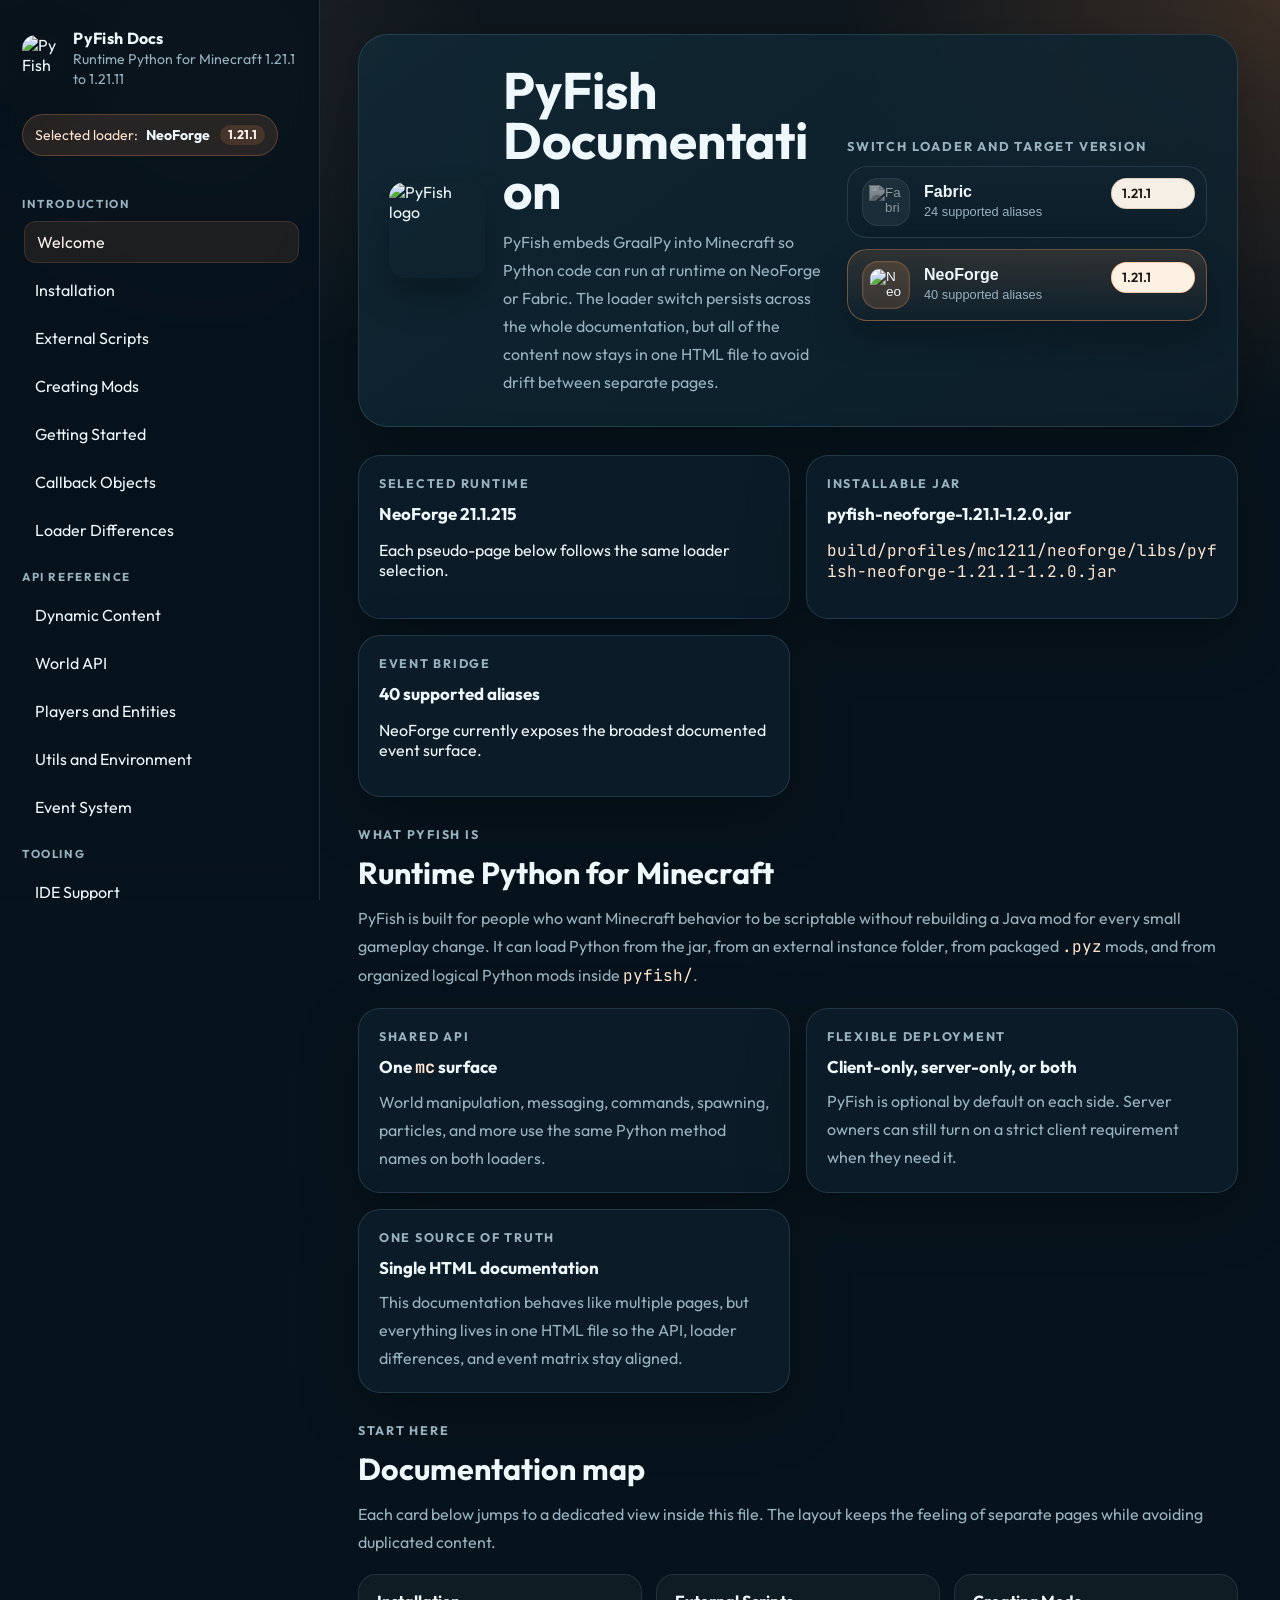
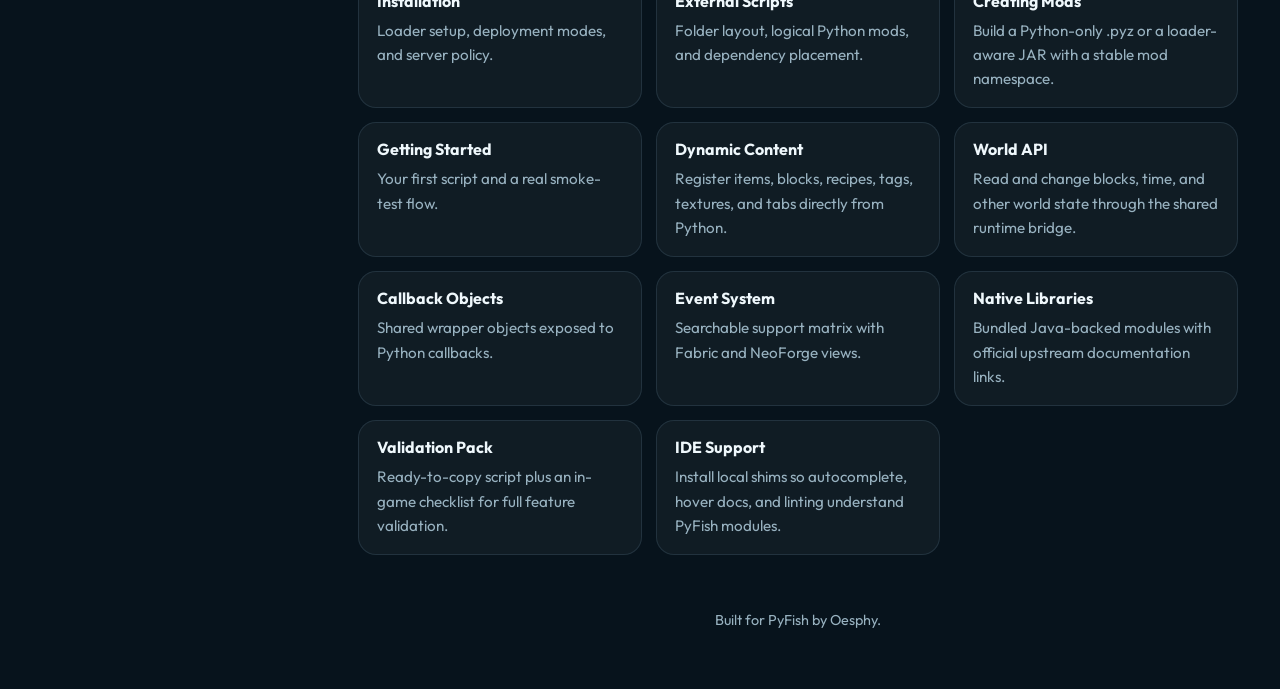
==== documentation.html @ 5a3e923f "Initial commit" ====
<!DOCTYPE html>
<html lang="en">

<head>
    <meta charset="UTF-8">
    <meta name="viewport" content="width=device-width, initial-scale=1.0">
    <title>PyFish Documentation - Welcome</title>
    <link rel="preconnect" href="https://fonts.googleapis.com">
    <link rel="preconnect" href="https://fonts.gstatic.com" crossorigin>
    <link
        href="https://fonts.googleapis.com/css2?family=Outfit:wght@300;400;500;600;700;800&family=JetBrains+Mono:wght@400;700&display=swap"
        rel="stylesheet">
    <link rel="stylesheet" href="assets/docs.css">
    <script src="assets/docs.js" defer></script>
</head>

<body data-loader-default="neoforge" data-default-view="overview">
    <template id="loaderSwitchTemplate">
        <div class="loader-switch" aria-label="Documentation loader switch">
            <div class="loader-switch-label">Switch loader and target version</div>
            <div class="loader-switch-row">
                <div class="loader-option" data-loader-option="fabric">
                    <div class="loader-button-shell">
                        <button class="loader-button" data-loader-button="fabric" type="button" aria-pressed="false">
                            <span class="loader-mark">
                                <img src="https://fabricmc.net/assets/logo.png" alt="Fabric logo">
                            </span>
                            <span class="loader-copy">
                                <strong>Fabric</strong>
                                <small data-loader-field="eventCount" data-loader-source="fabric">23 supported aliases</small>
                            </span>
                        </button>
                        <select class="loader-version-select" data-loader-version-select="fabric" aria-label="Fabric documentation version"></select>
                    </div>
                </div>
                <div class="loader-option" data-loader-option="neoforge">
                    <div class="loader-button-shell">
                        <button class="loader-button" data-loader-button="neoforge" type="button" aria-pressed="true">
                            <span class="loader-mark">
                                <img src="https://avatars.githubusercontent.com/u/138629134?s=160&amp;v=4"
                                    alt="NeoForge logo">
                            </span>
                            <span class="loader-copy">
                                <strong>NeoForge</strong>
                                <small data-loader-field="eventCount" data-loader-source="neoforge">39 supported aliases</small>
                            </span>
                        </button>
                        <select class="loader-version-select" data-loader-version-select="neoforge" aria-label="NeoForge documentation version"></select>
                    </div>
                </div>
            </div>
        </div>
    </template>

    <div class="layout">
        <aside class="sidebar">
            <div class="sidebar-brand">
                <img src="https://cdn.modrinth.com/data/bdP4b2gP/a01bf99421098f66b65ad2d4006a5337a18a58f0.png"
                    alt="PyFish logo">
                <div>
                    <strong>PyFish Docs</strong>
                    <span>Runtime Python for Minecraft 1.21.1 to 1.21.11</span>
                </div>
            </div>

            <div class="loader-pill">
                Selected loader:
                <strong data-loader-selected>NeoForge</strong>
                <span class="loader-pill-version" data-loader-field="versionLabel">1.21.1</span>
            </div>

            <div class="nav-title">Introduction</div>
            <ul class="nav-list">
                <li><a href="#overview" data-nav-view="overview">Welcome</a></li>
                <li><a href="#installation" data-nav-view="installation">Installation</a></li>
                <li><a href="#scripts" data-nav-view="scripts">External Scripts</a></li>
                <li><a href="#template" data-nav-view="template">Creating Mods</a></li>
                <li><a href="#getting-started" data-nav-view="getting-started">Getting Started</a></li>
                <li><a href="#callback-objects" data-nav-view="callback-objects">Callback Objects</a></li>
                <li><a href="#loader-differences" data-nav-view="loader-differences">Loader Differences</a></li>
            </ul>

            <div class="nav-title">API Reference</div>
            <ul class="nav-list">
                <li><a href="#api-content" data-nav-view="api-content">Dynamic Content</a></li>
                <li><a href="#api-world" data-nav-view="api-world">World API</a></li>
                <li><a href="#api-players" data-nav-view="api-players">Players and Entities</a></li>
                <li><a href="#api-utils" data-nav-view="api-utils">Utils and Environment</a></li>
                <li><a href="#events" data-nav-view="events">Event System</a></li>
            </ul>

            <div class="nav-title">Tooling</div>
            <ul class="nav-list">
                <li><a href="#ide-support" data-nav-view="ide-support">IDE Support</a></li>
                <li><a href="#validation" data-nav-view="validation">Validation Pack</a></li>
                <li><a href="#libraries" data-nav-view="libraries">Native Libraries</a></li>
                <li><a href="#builds" data-nav-view="builds">Build Outputs</a></li>
            </ul>
        </aside>

        <main class="content">
            <section class="doc-view active" data-doc-view="overview">
                <header class="hero">
                    <div class="hero-brand">
                        <img src="https://cdn.modrinth.com/data/bdP4b2gP/a01bf99421098f66b65ad2d4006a5337a18a58f0.png"
                            alt="PyFish logo">
                        <div class="hero-title">
                            <h1>PyFish Documentation</h1>
                            <p class="hero-subtitle">
                                PyFish embeds GraalPy into Minecraft so Python code can run at runtime on NeoForge or
                                Fabric. The loader switch persists across the whole documentation, but all of the
                                content now stays in one HTML file to avoid drift between separate pages.
                            </p>
                        </div>
                    </div>

                    <div data-loader-switch></div>
                </header>

                <section class="section">
                    <div class="stats-grid">
                        <article class="stat-card">
                            <div class="stat-label">Selected runtime</div>
                            <div class="stat-value" data-loader-field="installLabel">NeoForge 21.1.215</div>
                            <p>Each pseudo-page below follows the same loader selection.</p>
                        </article>
                        <article class="stat-card">
                            <div class="stat-label">Installable jar</div>
                            <div class="stat-value" data-loader-field="jarName">pyfish-neoforge-1.21.1-1.2.0.jar
                            </div>
                            <p><span class="inline-code"
                                    data-loader-field="jarPath">build/profiles/mc1211/neoforge/libs/pyfish-neoforge-1.21.1-1.2.0.jar</span>
                            </p>
                        </article>
                        <article class="stat-card">
                            <div class="stat-label">Event bridge</div>
                            <div class="stat-value" data-loader-field="eventCount">39 supported aliases</div>
                            <p data-loader-field="eventSummary">NeoForge currently exposes the broadest documented event
                                surface.</p>
                        </article>
                    </div>
                </section>

                <section class="section">
                    <div class="section-eyebrow">What PyFish is</div>
                    <h2>Runtime Python for Minecraft</h2>
                    <p class="section-intro">
                        PyFish is built for people who want Minecraft behavior to be scriptable without rebuilding a
                        Java mod for every small gameplay change. It can load Python from the jar, from an external
                        instance folder, from packaged <span class="inline-code">.pyz</span> mods, and from organized
                        logical Python mods inside <span class="inline-code">pyfish/</span>.
                    </p>

                    <div class="cards">
                        <article class="card">
                            <div class="card-eyebrow">Shared API</div>
                            <h3>One <span class="inline-code">mc</span> surface</h3>
                            <p>World manipulation, messaging, commands, spawning, particles, and more use the same
                                Python method names on both loaders.</p>
                        </article>
                        <article class="card">
                            <div class="card-eyebrow">Flexible deployment</div>
                            <h3>Client-only, server-only, or both</h3>
                            <p>PyFish is optional by default on each side. Server owners can still turn on a strict
                                client requirement when they need it.</p>
                        </article>
                        <article class="card">
                            <div class="card-eyebrow">One source of truth</div>
                            <h3>Single HTML documentation</h3>
                            <p>This documentation behaves like multiple pages, but everything lives in one HTML file so
                                the API, loader differences, and event matrix stay aligned.</p>
                        </article>
                    </div>
                </section>

                <section class="section">
                    <div class="section-eyebrow">Start here</div>
                    <h2>Documentation map</h2>
                    <p class="section-intro">
                        Each card below jumps to a dedicated view inside this file. The layout keeps the feeling of
                        separate pages while avoiding duplicated content.
                    </p>

                    <div class="quick-links">
                        <a class="quick-link" href="#installation" data-view-link="installation">
                            <strong>Installation</strong>
                            <span>Loader setup, deployment modes, and server policy.</span>
                        </a>
                        <a class="quick-link" href="#scripts" data-view-link="scripts">
                            <strong>External Scripts</strong>
                            <span>Folder layout, logical Python mods, and dependency placement.</span>
                        </a>
                        <a class="quick-link" href="#template" data-view-link="template">
                            <strong>Creating Mods</strong>
                            <span>Build a Python-only .pyz or a loader-aware JAR with a stable mod namespace.</span>
                        </a>
                        <a class="quick-link" href="#getting-started" data-view-link="getting-started">
                            <strong>Getting Started</strong>
                            <span>Your first script and a real smoke-test flow.</span>
                        </a>
                        <a class="quick-link" href="#api-content" data-view-link="api-content">
                            <strong>Dynamic Content</strong>
                            <span>Register items, blocks, recipes, tags, textures, and tabs directly from Python.</span>
                        </a>
                        <a class="quick-link" href="#api-world" data-view-link="api-world">
                            <strong>World API</strong>
                            <span>Read and change blocks, time, and other world state through the shared runtime bridge.</span>
                        </a>
                        <a class="quick-link" href="#callback-objects" data-view-link="callback-objects">
                            <strong>Callback Objects</strong>
                            <span>Shared wrapper objects exposed to Python callbacks.</span>
                        </a>
                        <a class="quick-link" href="#events" data-view-link="events">
                            <strong>Event System</strong>
                            <span>Searchable support matrix with Fabric and NeoForge views.</span>
                        </a>
                        <a class="quick-link" href="#libraries" data-view-link="libraries">
                            <strong>Native Libraries</strong>
                            <span>Bundled Java-backed modules with official upstream documentation links.</span>
                        </a>
                        <a class="quick-link" href="#validation" data-view-link="validation">
                            <strong>Validation Pack</strong>
                            <span>Ready-to-copy script plus an in-game checklist for full feature validation.</span>
                        </a>
                        <a class="quick-link" href="#ide-support" data-view-link="ide-support">
                            <strong>IDE Support</strong>
                            <span>Install local shims so autocomplete, hover docs, and linting understand PyFish modules.</span>
                        </a>
                    </div>
                </section>
            </section>

            <section class="doc-view" data-doc-view="installation" hidden>
                <header class="hero">
                    <div class="hero-brand">
                        <img src="https://cdn.modrinth.com/data/bdP4b2gP/a01bf99421098f66b65ad2d4006a5337a18a58f0.png"
                            alt="PyFish logo">
                        <div class="hero-title">
                            <h1>Installation</h1>
                            <p class="hero-subtitle">
                                PyFish is installed like a normal mod jar, but the exact jar name depends on the
                                selected loader. This view also covers deployment modes and the server policy that can
                                require the client mod.
                            </p>
                        </div>
                    </div>

                    <div data-loader-switch></div>
                </header>

                <section class="section">
                    <div class="cards">
                        <article class="stat-card">
                            <div class="stat-label">Selected runtime</div>
                            <div class="stat-value" data-loader-field="installLabel">NeoForge 21.1.215</div>
                            <p>Keep Minecraft on <span class="inline-code" data-loader-field="minecraftVersion">1.21.1</span> and Java on 21.</p>
                        </article>
                        <article class="stat-card">
                            <div class="stat-label">Install this jar</div>
                            <div class="stat-value" data-loader-field="jarName">pyfish-neoforge-1.21.1-1.2.0.jar
                            </div>
                            <p><span class="inline-code"
                                    data-loader-field="jarPath">build/profiles/mc1211/neoforge/libs/pyfish-neoforge-1.21.1-1.2.0.jar</span>
                            </p>
                        </article>
                    </div>
                </section>

                <section class="section">
                    <div class="section-eyebrow">Loader-specific setup</div>
                    <h2>How to install PyFish</h2>
                    <p class="section-intro">
                        Only the matching loader jar should be installed. Development artifacts such as
                        <span class="inline-code">dev</span>, <span class="inline-code">dev-shadow</span>,
                        <span class="inline-code">sources</span>, or <span class="inline-code">javadoc</span> are not
                        meant to be dropped into a normal instance.
                    </p>

                    <div class="two-up">
                        <article class="callout" data-loader-content="fabric">
                            <div class="card-eyebrow">Fabric steps</div>
                            <ul class="detail-list">
                                <li>Install Fabric Loader <span class="inline-code" data-loader-field="loaderVersionLabel" data-loader-source="fabric">0.16.9</span> for Minecraft
                                    <span class="inline-code" data-loader-field="minecraftVersion" data-loader-source="fabric">1.21.1</span>.
                                </li>
                                <li>Install Fabric API <span class="inline-code" data-loader-field="apiVersionLabel" data-loader-source="fabric">0.116.12+1.21.1</span> for Minecraft <span class="inline-code" data-loader-field="minecraftVersion" data-loader-source="fabric">1.21.1</span>.</li>
                                <li>Copy <span class="inline-code" data-loader-field="jarName" data-loader-source="fabric">pyfish-fabric-1.21.1-1.2.0.jar</span> into
                                    <span class="inline-code">mods/</span>.
                                </li>
                            </ul>
                        </article>

                        <article class="callout" data-loader-content="neoforge">
                            <div class="card-eyebrow">NeoForge steps</div>
                            <ul class="detail-list">
                                <li>Install NeoForge <span class="inline-code" data-loader-field="loaderVersionLabel" data-loader-source="neoforge">21.1.215</span> for Minecraft <span
                                        class="inline-code" data-loader-field="minecraftVersion" data-loader-source="neoforge">1.21.1</span>.</li>
                                <li>Copy <span class="inline-code" data-loader-field="jarName" data-loader-source="neoforge">pyfish-neoforge-1.21.1-1.2.0.jar</span> into <span
                                        class="inline-code">mods/</span>.</li>
                                <li>Start the game once so the standard PyFish config folders are created.</li>
                            </ul>
                        </article>

                        <article class="callout">
                            <div class="card-eyebrow">Shared requirements</div>
                            <ul class="detail-list">
                                <li>Minecraft version: <span class="inline-code" data-loader-field="minecraftVersion">1.21.1</span></li>
                                <li>Java version: <span class="inline-code">21</span></li>
                                <li>Python runtime: bundled GraalPy</li>
                            </ul>
                        </article>
                    </div>
                </section>

                <section class="section">
                    <div class="section-eyebrow">Deployment modes</div>
                    <h2>Client-only, server-only, or both</h2>
                    <div class="cards">
                        <article class="card">
                            <div class="card-eyebrow">Server-only</div>
                            <h3>Most common scripting setup</h3>
                            <p>Best for gameplay automation, event-driven logic, and modpack rules running on a
                                dedicated or integrated server. By default, clients can join without installing
                                PyFish.</p>
                        </article>
                        <article class="card">
                            <div class="card-eyebrow">Client-only</div>
                            <h3>Optional local runtime</h3>
                            <p>Useful when you want the mod on the client ahead of time or when a server may decide to
                                require it. Client-only does not expose server-side gameplay control by itself.</p>
                        </article>
                        <article class="card">
                            <div class="card-eyebrow">Both sides</div>
                            <h3>Full setup</h3>
                            <p>Use both sides when you want server logic and the option to make the client mod
                                mandatory from the server configuration.</p>
                        </article>
                    </div>
                </section>

                <section class="section">
                    <div class="section-eyebrow">Server policy</div>
                    <h2>Requiring the client mod</h2>
                    <p class="section-intro">
                        PyFish is optional by default, but server owners can flip one config setting to require the
                        client mod. This policy is shared across Fabric and NeoForge.
                    </p>

                    <div class="code-shell">
                        <pre>requireClientPyFish=false
clientHandshakeTimeoutTicks=60
missingClientMessage=This server requires PyFish on the client.</pre>
                    </div>

                    <div class="cards" style="margin-top: 18px;">
                        <article class="card">
                            <div class="card-eyebrow">Config path</div>
                            <p><span class="inline-code">config/pyfish/server.properties</span></p>
                        </article>
                        <article class="card">
                            <div class="card-eyebrow">When enabled</div>
                            <p>The server waits for a PyFish client hello. If the client never answers before the
                                timeout, that player is disconnected with the configured message.</p>
                        </article>
                        <article class="card">
                            <div class="card-eyebrow">Why it exists</div>
                            <p>You can keep the normal install experience optional for most players while still giving
                                server or modpack authors a clean opt-in enforcement model.</p>
                        </article>
                    </div>
                </section>
            </section>

            <section class="doc-view" data-doc-view="scripts" hidden>
                <header class="hero">
                    <div class="hero-brand">
                        <img src="https://cdn.modrinth.com/data/bdP4b2gP/a01bf99421098f66b65ad2d4006a5337a18a58f0.png"
                            alt="PyFish logo">
                        <div class="hero-title">
                            <h1>External Scripts</h1>
                            <p class="hero-subtitle">
                                PyFish can load Python from the jar and from the external <span
                                    class="inline-code">pyfish/</span> folder. This view focuses on the external
                                layout used by servers, local instances, and modpacks.
                            </p>
                        </div>
                    </div>

                    <div data-loader-switch></div>
                </header>

                <section class="section">
                    <div class="section-eyebrow">Folder layout</div>
                    <h2>How external scripts are organized</h2>
                    <p class="section-intro">
                        PyFish scans the root <span class="inline-code">pyfish/</span> folder, then treats each
                        subfolder as a logical Python mod if it contains a <span class="inline-code">scripts/</span>
                        directory. Packaged Python-only mods can be dropped into
                        <span class="inline-code">pyfish/mods/</span> as single <span class="inline-code">.pyz</span>
                        files.
                    </p>

                    <div class="code-shell">
                        <pre>.minecraft/
|-- mods/
|-- config/
`-- pyfish/
    |-- mods/
    |   `-- packaged_mod-1.0.0.pyz
    |-- scripts/
    |   `-- global_fix.py
    `-- my_mod/
        |-- requirements.txt
        `-- scripts/
            |-- init.py
            `-- gameplay.py</pre>
                    </div>
                </section>

                <section class="section">
                    <div class="cards">
                        <article class="card">
                            <div class="card-eyebrow">Global scripts</div>
                            <h3><span class="inline-code">pyfish/scripts/</span></h3>
                            <p>Files in this folder are loaded without a logical mod id. They are useful for quick
                                global tweaks or debugging scripts.</p>
                        </article>
                        <article class="card">
                            <div class="card-eyebrow">Logical Python mods</div>
                            <h3><span class="inline-code">pyfish/&lt;mod_id&gt;/scripts/</span></h3>
                            <p>Each folder acts like a small Python-powered content pack. Grouping scripts this way
                                keeps pack-specific logic easier to maintain.</p>
                        </article>
                        <article class="card">
                            <div class="card-eyebrow">Dependencies</div>
                            <h3><span class="inline-code">requirements.txt</span></h3>
                            <p>Pure Python dependencies can live next to a logical mod. PyFish keeps dependency
                                installation scoped by mod id instead of flattening everything together.</p>
                        </article>
                        <article class="card">
                            <div class="card-eyebrow">Single-file Python mods</div>
                            <h3><span class="inline-code">pyfish/mods/*.pyz</span></h3>
                            <p>A Python zipapp packages the manifest, entrypoint, optional dependencies, and internal
                                modules into one distributable file. The same archive works on Fabric and NeoForge.</p>
                        </article>
                    </div>
                </section>

                <section class="section">
                    <div class="section-eyebrow">Loading behavior</div>
                    <h2>Jar resources and external files can coexist</h2>
                    <div class="cards">
                        <article class="card">
                            <div class="card-eyebrow">Bundled resources</div>
                            <p>Scripts inside a jar are useful when PyFish is shipped as a reusable base or when a
                                Python-powered mod wants self-contained packaged logic.</p>
                        </article>
                        <article class="card">
                            <div class="card-eyebrow">Packaged zipapps</div>
                            <p>Files in <span class="inline-code">pyfish/mods/</span> are validated before execution.
                                Their manifest id becomes the content namespace and their
                                <span class="inline-code">requirements.txt</span> stays isolated under that id.</p>
                        </article>
                        <article class="card">
                            <div class="card-eyebrow">External overrides</div>
                            <p>The instance folder is ideal for modpack authors because it keeps iteration fast and
                                avoids rebuilding jars for small rule changes.</p>
                        </article>
                        <article class="card">
                            <div class="card-eyebrow">Shared across loaders</div>
                            <p>Fabric and NeoForge use the same script folder layout. Loader differences mainly affect
                                event availability, not script discovery.</p>
                        </article>
                    </div>
                </section>
            </section>

            <section class="doc-view" data-doc-view="getting-started" hidden>
                <header class="hero">
                    <div class="hero-brand">
                        <img src="https://cdn.modrinth.com/data/bdP4b2gP/a01bf99421098f66b65ad2d4006a5337a18a58f0.png"
                            alt="PyFish logo">
                        <div class="hero-title">
                            <h1>Getting Started</h1>
                            <p class="hero-subtitle">
                                Start with one tiny script that proves the runtime, event registration, callback
                                execution, and shared Minecraft API are all alive.
                            </p>
                        </div>
                    </div>

                    <div data-loader-switch></div>
                </header>

                <section class="section">
                    <div class="section-eyebrow">Minimal script</div>
                    <h2>First runtime check</h2>
                    <div class="code-shell">
                        <pre>from pyfish import mc, log_print, ServerEvent, PlayerEvent

def on_server_started(event: ServerEvent):
    log_print("PyFish runtime ready")

def on_player_join(event: PlayerEvent):
    player = event.getPlayer() or event.getEntity()
    mc.send_message(player, "PyFish is active on this server.")

print("Hello World!")
mc.on("on_server_started", on_server_started)
mc.on("on_player_join", on_player_join)</pre>
                    </div>

                    <div class="meta-grid">
                        <div class="meta-row">
                            <strong>Recommended location</strong>
                            <span><span class="inline-code">pyfish/scripts/hello.py</span></span>
                        </div>
                        <div class="meta-row">
                            <strong>What this validates</strong>
                            <span>Python startup, event registration, lifecycle callback execution, player callback
                                execution, and shared <span class="inline-code">mc</span> API access.</span>
                        </div>
                    </div>
                </section>

                <section class="section">
                    <div class="section-eyebrow">Smoke test flow</div>
                    <h2>What success looks like</h2>
                    <div class="cards">
                        <article class="card">
                            <div class="card-eyebrow">Startup</div>
                            <p>You should see the script load in the log and the runtime should register the callbacks
                                without an unsupported-event warning.</p>
                        </article>
                        <article class="card">
                            <div class="card-eyebrow">Server start</div>
                            <p>When the world or dedicated server finishes starting, the server-started callback should
                                log its message cleanly.</p>
                        </article>
                        <article class="card">
                            <div class="card-eyebrow">Player join</div>
                            <p>Joining the game should trigger the chat message without loader-specific attribute
                                errors, which is a strong sign that the callback objects and unwrapping helpers are
                                aligned.</p>
                        </article>
                    </div>
                </section>
            </section>

            <section class="doc-view" data-doc-view="callback-objects" hidden>
                <header class="hero">
                    <div class="hero-brand">
                        <img src="https://cdn.modrinth.com/data/bdP4b2gP/a01bf99421098f66b65ad2d4006a5337a18a58f0.png"
                            alt="PyFish logo">
                        <div class="hero-title">
                            <h1>Callback Objects</h1>
                            <p class="hero-subtitle">
                                PyFish wraps Fabric events into shared Python-facing objects whenever possible. NeoForge
                                still exposes the native event object for many specialized hooks, so this view focuses
                                on the shared wrapper surface that scripts can rely on. These same class names are safe
                                to import and use in Python type annotations under GraalPy.
                            </p>
                        </div>
                    </div>

                    <div data-loader-switch></div>
                </header>

                <section class="section">
                    <div class="section-eyebrow">Handles</div>
                    <h2>Common wrapper objects</h2>
                    <div class="cards">
                        <article class="definition-card">
                            <div class="definition-card-header">
                                <div class="definition-name">PlayerHandle</div>
                                <span class="pill pill-green">Shared</span>
                            </div>
                            <p>Wraps a server player and can be passed directly into methods like <span
                                    class="inline-code">mc.send_message(...)</span> or <span
                                    class="inline-code">mc.teleport(...)</span>.</p>
                            <div class="meta-grid">
                                <div class="meta-row"><strong>Main methods</strong><span><span
                                            class="inline-code">unwrapPlayer()</span>, <span
                                            class="inline-code">serverLevel()</span>, <span
                                            class="inline-code">getBlockX/Y/Z()</span>, <span
                                            class="inline-code">getX/Y/Z()</span>, <span
                                            class="inline-code">getName()</span></span></div>
                            </div>
                        </article>
                        <article class="definition-card">
                            <div class="definition-card-header">
                                <div class="definition-name">EntityHandle</div>
                                <span class="pill pill-green">Shared</span>
                            </div>
                            <p>Wraps a server entity. Useful in generic entity callbacks and interaction callbacks.</p>
                            <div class="meta-grid">
                                <div class="meta-row"><strong>Main methods</strong><span><span
                                            class="inline-code">unwrapEntity()</span>, <span
                                            class="inline-code">serverLevel()</span>, <span
                                            class="inline-code">getX/Y/Z()</span>, <span
                                            class="inline-code">getName()</span></span></div>
                            </div>
                        </article>
                        <article class="definition-card">
                            <div class="definition-card-header">
                                <div class="definition-name">BlockPosHandle</div>
                                <span class="pill pill-green">Shared</span>
                            </div>
                            <p>Wraps a block position object and is accepted by the shared unwrapping helpers inside
                                the Python bridge.</p>
                            <div class="meta-grid">
                                <div class="meta-row"><strong>Main methods</strong><span><span
                                            class="inline-code">unwrapBlockPos()</span>, <span
                                            class="inline-code">getX()</span>, <span class="inline-code">getY()</span>,
                                        <span class="inline-code">getZ()</span></span></div>
                            </div>
                        </article>
                    </div>
                </section>

                <section class="section">
                    <div class="section-eyebrow">Type hints</div>
                    <h2>Annotations are runtime-safe</h2>
                    <p class="section-intro">
                        You can annotate callbacks exactly the same way you want the IDE to see them. GraalPy does not
                        require stripping those annotations before the script runs inside the mod.
                    </p>

                    <div class="code-shell">
                        <pre>from pyfish import mc, PlayerEvent, PlayerChatEvent

def on_player_join(event: PlayerEvent):
    player = event.getPlayer() or event.getEntity()
    if player is not None:
        mc.send_message(player, "Join event typed correctly")

def on_player_chat(event: PlayerChatEvent):
    player = event.getPlayer()
    if player is not None:
        mc.send_message(player, f"You said: {event.getMessageString()}")

mc.on("on_player_join", on_player_join)
mc.on("on_player_chat", on_player_chat)</pre>
                    </div>
                </section>

                <section class="section">
                    <div class="section-eyebrow">Shared event wrappers</div>
                    <h2>What Python callbacks can see on Fabric</h2>
                    <div class="cards">
                        <article class="card">
                            <div class="card-eyebrow">Player and server lifecycle</div>
                            <p><span class="inline-code">PlayerEvent</span>, <span
                                    class="inline-code">PlayerCloneEvent</span>, <span
                                    class="inline-code">ServerEvent</span>, and <span
                                    class="inline-code">LevelEvent</span> cover join, leave, respawn, clone, server
                                lifecycle, and world lifecycle hooks.</p>
                        </article>
                        <article class="card">
                            <div class="card-eyebrow">Interaction and block events</div>
                            <p><span class="inline-code">BlockBreakEvent</span>, <span
                                    class="inline-code">PlayerInteractBlockEvent</span>, and <span
                                    class="inline-code">PlayerInteractEntityEvent</span> expose player, level,
                                position, hand, and target information through loader-agnostic helpers.</p>
                        </article>
                        <article class="card">
                            <div class="card-eyebrow">Entity lifecycle</div>
                            <p><span class="inline-code">EntitySpawnEvent</span>, <span
                                    class="inline-code">EntityDimensionChangeEvent</span>, <span
                                    class="inline-code">LivingDamageEvent</span>, and <span
                                    class="inline-code">LivingDeathEvent</span> now cover spawn, dimension change,
                                hurt, damage, and death in the Fabric bridge.</p>
                        </article>
                    </div>
                </section>

                <section class="section">
                    <div class="section-eyebrow">Loader note</div>
                    <h2>When NeoForge still exposes the raw event</h2>
                    <p class="section-intro">
                        Loader-specific aliases such as <span class="inline-code">on_item_crafted</span>, <span
                            class="inline-code">on_explosion</span>, or <span
                            class="inline-code">on_command_executed</span> still forward the native NeoForge event
                        object. That is intentional: Fabric does not provide a clean shared equivalent for all of those
                        hooks yet.
                    </p>
                </section>
            </section>

            <section class="doc-view" data-doc-view="loader-differences" hidden>
                <header class="hero">
                    <div class="hero-brand">
                        <img src="https://cdn.modrinth.com/data/bdP4b2gP/a01bf99421098f66b65ad2d4006a5337a18a58f0.png"
                            alt="PyFish logo">
                        <div class="hero-title">
                            <h1>Loader Differences</h1>
                            <p class="hero-subtitle">
                                PyFish tries to keep the Python-facing API stable across both loaders, but the event
                                bridge is not perfectly symmetrical. This view tracks what is genuinely shared and what
                                remains loader-specific.
                            </p>
                        </div>
                    </div>

                    <div data-loader-switch></div>
                </header>

                <section class="section">
                    <div class="compare-grid">
                        <article class="stat-card">
                            <div class="stat-label">Selected loader</div>
                            <div class="stat-value" data-loader-selected>NeoForge</div>
                            <p data-loader-field="bridgeSummary">Widest current bridge: broader entity, item, block,
                                and lifecycle coverage.</p>
                        </article>
                        <article class="stat-card">
                            <div class="stat-label">Fabric view</div>
                            <div class="stat-value">Fabric</div>
                            <p data-loader-field="bridgeSummary" data-loader-source="fabric">Shared bridge: lifecycle,
                                player, world, chat, entity lifecycle, and living damage callbacks.</p>
                        </article>
                        <article class="stat-card">
                            <div class="stat-label">NeoForge view</div>
                            <div class="stat-value">NeoForge</div>
                            <p data-loader-field="bridgeSummary" data-loader-source="neoforge">Widest current bridge:
                                broader entity, item, block, and lifecycle coverage.</p>
                        </article>
                    </div>
                </section>

                <section class="section">
                    <div class="cards">
                        <article class="card">
                            <div class="card-eyebrow">Shared across both loaders</div>
                            <ul class="detail-list">
                                <li>The same <span class="inline-code">pyfish/</span> folder layout</li>
                                <li>The same Python <span class="inline-code">mc</span> method names</li>
                                <li>The same optional-by-default client/server model</li>
                                <li>The same server config for requiring the client mod</li>
                            </ul>
                        </article>
                        <article class="card">
                            <div class="card-eyebrow">Fabric now covers</div>
                            <ul class="detail-list">
                                <li>Server and world lifecycle hooks</li>
                                <li>Player join, leave, respawn, clone, chat, and tick</li>
                                <li>Block break and player interaction hooks</li>
                                <li>Entity spawn and dimension changes</li>
                                <li>Living hurt, damage, and death observation</li>
                            </ul>
                        </article>
                        <article class="card">
                            <div class="card-eyebrow">NeoForge still goes wider</div>
                            <ul class="detail-list">
                                <li>Specialized block hooks like crop growth or note block play</li>
                                <li>Specialized player hooks like sleep, wake-up, and XP changes</li>
                                <li>Item crafting, smelting, pickup, and toss callbacks</li>
                                <li>Specialized entity hooks such as jump, heal, fall, and tame</li>
                                <li>Explosion and command pipeline callbacks</li>
                            </ul>
                        </article>
                    </div>
                </section>

                <section class="section">
                    <div class="section-eyebrow">Important caveat</div>
                    <h2>Dynamic full-class registration is NeoForge-only</h2>
                    <p class="section-intro">
                        <span class="inline-code">mc.on("full.java.ClassName", callback)</span> is meaningful on
                        NeoForge because the bridge can resolve arbitrary event classes on that loader. Fabric uses the
                        documented aliases only.
                    </p>
                </section>
            </section>

            <section class="doc-view" data-doc-view="api-content" hidden>
                <header class="hero">
                    <div class="hero-brand">
                        <img src="https://cdn.modrinth.com/data/bdP4b2gP/a01bf99421098f66b65ad2d4006a5337a18a58f0.png"
                            alt="PyFish logo">
                        <div class="hero-title">
                            <h1>Dynamic Content API</h1>
                            <p class="hero-subtitle">
                                Items, blocks, recipes, tags, textures, and tabs now live directly in
                                <span class="inline-code">pyfish</span>. Every API card below can open its own
                                dedicated in-file page with a fuller explanation, tested usage notes, and a more
                                complete example.
                            </p>
                        </div>
                    </div>

                    <div data-loader-switch></div>
                </header>

                <section class="section">
                    <div class="section-eyebrow">Integrated content API</div>
                    <h2>Register content directly from Python</h2>
                    <p class="section-intro">
                        PyFish exposes its content workflow directly from the base <span
                            class="inline-code">pyfish</span> module. (<span class="inline-code">from pyfish
                            import items, blocks, recipes, tags, textures, tabs</span>).
                    </p>

                    <div class="method-grid">
                        <article class="method-card" data-detail-card>
                            <div class="method-card-header"><div class="method-name">items.register_item(item_id: str, properties: ItemProperties)</div><span class="pill pill-green">Shared</span></div>
                            <p>Registers a simple item. If the id has no namespace, PyFish resolves it from the current script context.</p>
                            <a class="doc-link method-deep-link" href="#detail-content-register-item" data-detail-link="content-register-item">Open full page</a>
                        </article>
                        <article class="method-card" data-detail-card>
                            <div class="method-card-header"><div class="method-name">items.register_food(item_id: str, nutrition: int, saturation: float, properties: ItemProperties)</div><span class="pill pill-green">Shared</span></div>
                            <p>Registers a food item with nutrition and saturation values.</p>
                            <a class="doc-link method-deep-link" href="#detail-content-register-food" data-detail-link="content-register-food">Open full page</a>
                        </article>
                        <article class="method-card" data-detail-card>
                            <div class="method-card-header"><div class="method-name">items.register_tool(item_id: str, tool_type: str, properties: ItemProperties)</div><span class="pill pill-green">Shared</span></div>
                            <p>Registers a tool or weapon such as a sword, pickaxe, axe, hoe, or shovel.</p>
                            <a class="doc-link method-deep-link" href="#detail-content-register-tool" data-detail-link="content-register-tool">Open full page</a>
                        </article>
                        <article class="method-card" data-detail-card>
                            <div class="method-card-header"><div class="method-name">blocks.register_block(block_id: str, properties: BlockProperties)</div><span class="pill pill-green">Shared</span></div>
                            <p>Registers a block and generates matching blockstate, model, and item-model resources.</p>
                            <a class="doc-link method-deep-link" href="#detail-content-register-block" data-detail-link="content-register-block">Open full page</a>
                        </article>
                        <article class="method-card" data-detail-card>
                            <div class="method-card-header"><div class="method-name">recipes.shaped(recipe_id: str, result_id: str, count: int, pattern: list[str], keys: dict[str, str]) / recipes.shapeless(recipe_id: str, result_id: str, count: int, ingredients: list[str])</div><span class="pill pill-green">Shared</span></div>
                            <p>Generates crafting recipes directly from Python without a separate data pack step.</p>
                            <a class="doc-link method-deep-link" href="#detail-content-recipes" data-detail-link="content-recipes">Open full page</a>
                        </article>
                        <article class="method-card" data-detail-card>
                            <div class="method-card-header"><div class="method-name">tags.add_item_tag(tag_id: str, *entries: str) / tags.add_block_tag(tag_id: str, *entries: str)</div><span class="pill pill-green">Shared</span></div>
                            <p>Adds generated item or block entries to tags, again with automatic namespace resolution.</p>
                            <a class="doc-link method-deep-link" href="#detail-content-tags" data-detail-link="content-tags">Open full page</a>
                        </article>
                        <article class="method-card" data-detail-card>
                            <div class="method-card-header"><div class="method-name">textures.register_texture(texture_id: str, data: bytes) / textures.register_image(texture_id: str, image: object)</div><span class="pill pill-green">Shared</span></div>
                            <p>Registers generated texture data at runtime for items or blocks.</p>
                            <a class="doc-link method-deep-link" href="#detail-content-textures" data-detail-link="content-textures">Open full page</a>
                        </article>
                        <article class="method-card" data-detail-card>
                            <div class="method-card-header"><div class="method-name">tabs.create(tab_id: str, properties: TabProperties)</div><span class="pill pill-green">Shared</span></div>
                            <p>Creates a creative tab from Python. Tabs, like items and blocks, inherit the active script namespace by default.</p>
                            <a class="doc-link method-deep-link" href="#detail-content-tabs" data-detail-link="content-tabs">Open full page</a>
                        </article>
                    </div>
                </section>

                <section class="section">
                    <div class="section-eyebrow">Namespace resolution</div>
                    <h2>How ids are resolved</h2>
                    <div class="cards">
                        <article class="card">
                            <div class="card-eyebrow">Global scripts</div>
                            <p>Scripts in <span class="inline-code">pyfish/scripts/</span> register content under the
                                <span class="inline-code">pyfish</span> namespace by default.
                            </p>
                        </article>
                        <article class="card">
                            <div class="card-eyebrow">Logical Python mods</div>
                            <p>Scripts in <span class="inline-code">pyfish/&lt;mod_id&gt;/scripts/</span> register
                                content under <span class="inline-code">&lt;mod_id&gt;</span>.</p>
                        </article>
                        <article class="card">
                            <div class="card-eyebrow">Bundled real mods</div>
                            <p>Scripts bundled inside a proper mod jar register content under that Java mod id, so a
                                PyFish-powered mod stays inside its own namespace automatically.</p>
                        </article>
                    </div>
                </section>

                <section class="section">
                    <div class="section-eyebrow">Supported properties</div>
                    <h2>What the registries actually accept</h2>

                    <div class="two-up">
                        <article class="callout">
                            <div class="card-eyebrow">Items and foods</div>
                            <ul class="detail-list">
                                <li><span class="inline-code">texture</span> picks the generated model texture reference.</li>
                                <li><span class="inline-code">model</span> overrides the item model parent.</li>
                                <li><span class="inline-code">stacksTo</span>, <span class="inline-code">fireResistant</span>, and <span class="inline-code">durability</span> are supported on items.</li>
                                <li><span class="inline-code">alwaysEdible</span> is supported on foods.</li>
                                <li><span class="inline-code">tab</span> attaches the entry to a generated or existing creative tab.</li>
                                <li><span class="inline-code">events</span> attaches Python callbacks directly to the dynamic item.</li>
                            </ul>
                        </article>

                        <article class="callout">
                            <div class="card-eyebrow">Tools</div>
                            <ul class="detail-list">
                                <li>Supported tool types: <span class="inline-code">sword</span>, <span class="inline-code">pickaxe</span>, <span class="inline-code">shovel</span>, <span class="inline-code">axe</span>, <span class="inline-code">hoe</span>, and <span class="inline-code">multitool</span>.</li>
                                <li><span class="inline-code">damage</span> and <span class="inline-code">attackSpeed</span> control combat values.</li>
                                <li><span class="inline-code">durability</span>, <span class="inline-code">speed</span>, <span class="inline-code">damageBonus</span>, <span class="inline-code">enchantmentValue</span>, and <span class="inline-code">repairItem</span> shape the generated tier.</li>
                                <li>PyFish also adds the matching vanilla tool tags automatically.</li>
                            </ul>
                        </article>

                        <article class="callout">
                            <div class="card-eyebrow">Blocks and textures</div>
                            <ul class="detail-list">
                                <li><span class="inline-code">texture</span> can be a single texture id or a map such as top/bottom/side, end/side, or a full north/south/east/west/up/down set.</li>
                                <li><span class="inline-code">destroyTime</span>, <span class="inline-code">explosionResistance</span>, and <span class="inline-code">requiresCorrectToolForDrops</span> are supported.</li>
                                <li>Registering a block also generates and registers the matching block item automatically.</li>
                                <li><span class="inline-code">textures.register_texture(...)</span> takes raw bytes, while <span class="inline-code">textures.register_image(...)</span> takes a Java <span class="inline-code">BufferedImage</span>.</li>
                            </ul>
                        </article>

                        <article class="callout">
                            <div class="card-eyebrow">Recipes, tags, and tabs</div>
                            <ul class="detail-list">
                                <li>Recipes are generated directly at runtime and support namespace resolution for ids and ingredients.</li>
                                <li>Tag ingredients can use the normal <span class="inline-code">#namespace:path</span> syntax.</li>
                                <li><span class="inline-code">tags.unify(...)</span> currently records intent in the log but does not rewrite the registry automatically.</li>
                                <li>Creative tabs currently use <span class="inline-code">displayName</span> and <span class="inline-code">icon</span>. Use <span class="inline-code">displayName</span>, not <span class="inline-code">title</span>.</li>
                            </ul>
                        </article>
                    </div>
                </section>

                <section class="section">
                    <div class="section-eyebrow">Dynamic content callbacks</div>
                    <h2>Python handlers on items and blocks</h2>
                    <p class="section-intro">
                        PyFish supports dynamic content callbacks through the <span class="inline-code">events</span>
                        property. Handlers receive raw Java-side
                        objects for the content interaction itself.
                    </p>

                    <div class="two-up">
                        <article class="callout">
                            <div class="card-eyebrow">Item handlers</div>
                            <ul class="detail-list">
                                <li><span class="inline-code">use</span> runs when the item is used in the air.</li>
                                <li><span class="inline-code">use_on</span> runs when the item is used on a block.</li>
                                <li><span class="inline-code">eat</span> runs when the food finishes being eaten.</li>
                            </ul>
                        </article>
                        <article class="callout">
                            <div class="card-eyebrow">Block handlers</div>
                            <ul class="detail-list">
                                <li><span class="inline-code">use</span> runs when the block is interacted with.</li>
                                <li>The content callback layer is shared across Fabric and NeoForge because it lives above the loader-specific registries.</li>
                            </ul>
                        </article>
                    </div>

                    <div class="code-shell" style="margin-top: 18px;">
                        <pre>def on_wand_use(level, player, hand):
    mc.send_message(player, "Dynamic item callback OK")

items.register_item("signal_wand", {
    "texture": "signal_wand",
    "stacksTo": 1,
    "events": {
        "use": on_wand_use
    }
})</pre>
                    </div>
                    <a class="doc-link" href="#detail-content-callbacks" data-detail-link="content-callbacks">Open full page for dynamic content callbacks</a>
                </section>

                <section class="section">
                    <div class="section-eyebrow">Next API area</div>
                    <h2>World manipulation is documented separately now</h2>
                    <p class="section-intro">
                        Content registration and live world manipulation used to share one long page, which made both
                        areas harder to scan. The dedicated World API page now covers block and time helpers with their
                        own larger cards and detailed pseudo-pages.
                    </p>
                    <a class="doc-link" href="#api-world" data-view-link="api-world">Open the World API page</a>
                </section>
            </section>

            <section class="doc-view" data-doc-view="api-world" hidden>
                <header class="hero">
                    <div class="hero-brand">
                        <img src="https://cdn.modrinth.com/data/bdP4b2gP/a01bf99421098f66b65ad2d4006a5337a18a58f0.png"
                            alt="PyFish logo">
                        <div class="hero-title">
                            <h1>World API</h1>
                            <p class="hero-subtitle">
                                These helpers read or change the live world state. They are the functions you usually
                                call from callbacks once you already have a player, world, server, or position handle.
                            </p>
                        </div>
                    </div>

                    <div data-loader-switch></div>
                </header>

                <section class="section">
                    <div class="section-eyebrow">Shared world helpers</div>
                    <h2>Blocks and time</h2>
                    <p class="section-intro">
                        The <span class="inline-code">world</span> argument can be a real Java
                        <span class="inline-code">ServerLevel</span> or a wrapper returned by a PyFish callback. The
                        bridge unwraps both forms automatically.
                    </p>

                    <div class="method-grid">
                        <article class="method-card" data-detail-card>
                            <div class="method-card-header"><div class="method-name">mc.get_block_id(world: WorldHandle, x: int, y: int, z: int)</div><span class="pill pill-green">Shared</span></div>
                            <p>Returns the registry id of the block at the given coordinates.</p>
                            <a class="doc-link method-deep-link" href="#detail-mc-get-block-id" data-detail-link="mc-get-block-id">Open full page</a>
                        </article>
                        <article class="method-card" data-detail-card>
                            <div class="method-card-header"><div class="method-name">mc.set_block(world: WorldHandle, x: int, y: int, z: int, block_id: str)</div><span class="pill pill-green">Shared</span></div>
                            <p>Places or replaces a block. This is one of the fastest smoke tests for the shared runtime bridge.</p>
                            <a class="doc-link method-deep-link" href="#detail-mc-set-block" data-detail-link="mc-set-block">Open full page</a>
                        </article>
                        <article class="method-card" data-detail-card>
                            <div class="method-card-header"><div class="method-name">mc.break_block(world: WorldHandle, x: int, y: int, z: int)</div><span class="pill pill-green">Shared</span></div>
                            <p>Breaks a block and lets vanilla drops and normal world logic run.</p>
                            <a class="doc-link method-deep-link" href="#detail-mc-break-block" data-detail-link="mc-break-block">Open full page</a>
                        </article>
                        <article class="method-card" data-detail-card>
                            <div class="method-card-header"><div class="method-name">mc.get_time(world: WorldHandle)</div><span class="pill pill-green">Shared</span></div>
                            <p>Reads the current day-night tick value from the world.</p>
                            <a class="doc-link method-deep-link" href="#detail-mc-get-time" data-detail-link="mc-get-time">Open full page</a>
                        </article>
                        <article class="method-card" data-detail-card>
                            <div class="method-card-header"><div class="method-name">mc.set_time(world: WorldHandle, time: int)</div><span class="pill pill-green">Shared</span></div>
                            <p>Sets the world time to a specific tick value such as <span class="inline-code">0</span> or <span class="inline-code">13000</span>.</p>
                            <a class="doc-link method-deep-link" href="#detail-mc-set-time" data-detail-link="mc-set-time">Open full page</a>
                        </article>
                    </div>
                </section>

                <section class="section">
                    <div class="section-eyebrow">Typical pattern</div>
                    <h2>Use callback wrappers directly</h2>
                    <div class="code-shell">
                        <pre>from pyfish import mc, PlayerEvent

def on_player_join(event: PlayerEvent):
    player = event.getPlayer() or event.getEntity()
    world = event.getLevel() or player.serverLevel()
    x = player.getBlockX() + 1
    y = player.getBlockY()
    z = player.getBlockZ()

    mc.set_block(world, x, y, z, "minecraft:gold_block")
    mc.send_message(player, f"Placed {mc.get_block_id(world, x, y, z)} at {x} {y} {z}")

mc.on("on_player_join", on_player_join)</pre>
                    </div>
                </section>
            </section>

            <section class="doc-view" data-doc-view="api-players" hidden>
                <header class="hero">
                    <div class="hero-brand">
                        <img src="https://cdn.modrinth.com/data/bdP4b2gP/a01bf99421098f66b65ad2d4006a5337a18a58f0.png"
                            alt="PyFish logo">
                        <div class="hero-title">
                            <h1>Players and Entities API</h1>
                            <p class="hero-subtitle">
                                These helpers cover messaging, movement, health, inventory, entity spawning, and simple
                                entity queries.
                            </p>
                        </div>
                    </div>

                    <div data-loader-switch></div>
                </header>

                <section class="section">
                    <div class="method-grid">
                        <article class="method-card" data-detail-card><div class="method-card-header"><div class="method-name">mc.send_message(player: PlayerHandle, message: str)</div><span class="pill pill-green">Shared</span></div><p>Sends a system message to one player. Player handles from callbacks work directly.</p><a class="doc-link method-deep-link" href="#detail-mc-send-message" data-detail-link="mc-send-message">Open full page</a></article>
                        <article class="method-card" data-detail-card><div class="method-card-header"><div class="method-name">mc.broadcast_message(world: WorldHandle, message: str)</div><span class="pill pill-green">Shared</span></div><p>Broadcasts a message to players in a world.</p><a class="doc-link method-deep-link" href="#detail-mc-broadcast-message" data-detail-link="mc-broadcast-message">Open full page</a></article>
                        <article class="method-card" data-detail-card><div class="method-card-header"><div class="method-name">mc.give_item(player: PlayerHandle, item_id: str, count: int)</div><span class="pill pill-green">Shared</span></div><p>Gives an item stack to a player.</p><a class="doc-link method-deep-link" href="#detail-mc-give-item" data-detail-link="mc-give-item">Open full page</a></article>
                        <article class="method-card" data-detail-card><div class="method-card-header"><div class="method-name">mc.get_players(world: WorldHandle)</div><span class="pill pill-green">Shared</span></div><p>Returns the players in the selected world.</p><a class="doc-link method-deep-link" href="#detail-mc-get-players" data-detail-link="mc-get-players">Open full page</a></article>
                        <article class="method-card" data-detail-card><div class="method-card-header"><div class="method-name">mc.teleport(player: PlayerHandle, x: float, y: float, z: float)</div><span class="pill pill-green">Shared</span></div><p>Teleports a player to the given coordinates.</p><a class="doc-link method-deep-link" href="#detail-mc-teleport" data-detail-link="mc-teleport">Open full page</a></article>
                        <article class="method-card" data-detail-card><div class="method-card-header"><div class="method-name">mc.set_health(player: PlayerHandle, health: float)</div><span class="pill pill-green">Shared</span></div><p>Sets current health.</p><a class="doc-link method-deep-link" href="#detail-mc-set-health" data-detail-link="mc-set-health">Open full page</a></article>
                        <article class="method-card" data-detail-card><div class="method-card-header"><div class="method-name">mc.set_food_level(player: PlayerHandle, food_level: int)</div><span class="pill pill-green">Shared</span></div><p>Sets hunger from <span class="inline-code">0</span> to <span class="inline-code">20</span>.</p><a class="doc-link method-deep-link" href="#detail-mc-set-food-level" data-detail-link="mc-set-food-level">Open full page</a></article>
                        <article class="method-card" data-detail-card><div class="method-card-header"><div class="method-name">mc.set_experience(player: PlayerHandle, level: int)</div><span class="pill pill-green">Shared</span></div><p>Sets the experience level.</p><a class="doc-link method-deep-link" href="#detail-mc-set-experience" data-detail-link="mc-set-experience">Open full page</a></article>
                        <article class="method-card" data-detail-card><div class="method-card-header"><div class="method-name">mc.add_effect(player: PlayerHandle, effect_id: str, duration: int, amplifier: int = 0)</div><span class="pill pill-green">Shared</span></div><p>Applies a potion effect such as <span class="inline-code">minecraft:speed</span>.</p><a class="doc-link method-deep-link" href="#detail-mc-add-effect" data-detail-link="mc-add-effect">Open full page</a></article>
                        <article class="method-card" data-detail-card><div class="method-card-header"><div class="method-name">mc.spawn_entity(world: WorldHandle, entity_type_id: str, x: float, y: float, z: float)</div><span class="pill pill-green">Shared</span></div><p>Spawns an entity in the world.</p><a class="doc-link method-deep-link" href="#detail-mc-spawn-entity" data-detail-link="mc-spawn-entity">Open full page</a></article>
                        <article class="method-card" data-detail-card><div class="method-card-header"><div class="method-name">mc.kill_entity(entity: EntityHandle)</div><span class="pill pill-green">Shared</span></div><p>Removes an entity from the world.</p><a class="doc-link method-deep-link" href="#detail-mc-kill-entity" data-detail-link="mc-kill-entity">Open full page</a></article>
                        <article class="method-card" data-detail-card><div class="method-card-header"><div class="method-name">mc.get_entities_in_range(world: WorldHandle, x: float, y: float, z: float, range: float)</div><span class="pill pill-green">Shared</span></div><p>Returns every entity inside a radius around a point.</p><a class="doc-link method-deep-link" href="#detail-mc-get-entities-in-range" data-detail-link="mc-get-entities-in-range">Open full page</a></article>
                    </div>
                </section>
            </section>

            <section class="doc-view" data-doc-view="api-utils" hidden>
                <header class="hero">
                    <div class="hero-brand">
                        <img src="https://cdn.modrinth.com/data/bdP4b2gP/a01bf99421098f66b65ad2d4006a5337a18a58f0.png"
                            alt="PyFish logo">
                        <div class="hero-title">
                            <h1>Utils and Environment API</h1>
                            <p class="hero-subtitle">
                                These methods cover commands, explosions, lightning, sounds, particles, and event
                                registration behavior.
                            </p>
                        </div>
                    </div>

                    <div data-loader-switch></div>
                </header>

                <section class="section">
                    <div class="method-grid">
                        <article class="method-card" data-detail-card><div class="method-card-header"><div class="method-name">mc.execute_command(server: ServerHandle, command: str)</div><span class="pill pill-green">Shared</span></div><p>Executes a server command without a leading slash.</p><a class="doc-link method-deep-link" href="#detail-mc-execute-command" data-detail-link="mc-execute-command">Open full page</a></article>
                        <article class="method-card" data-detail-card><div class="method-card-header"><div class="method-name">mc.create_explosion(world: WorldHandle, x: float, y: float, z: float, radius: float, fire: bool = False, mode: str = "block")</div><span class="pill pill-green">Shared</span></div><p>Creates an explosion. The mode can be <span class="inline-code">block</span>, <span class="inline-code">none</span>, <span class="inline-code">mob</span>, or <span class="inline-code">tnt</span>.</p><a class="doc-link method-deep-link" href="#detail-mc-create-explosion" data-detail-link="mc-create-explosion">Open full page</a></article>
                        <article class="method-card" data-detail-card><div class="method-card-header"><div class="method-name">mc.strike_lightning(world: WorldHandle, x: float, y: float, z: float)</div><span class="pill pill-green">Shared</span></div><p>Spawns lightning at the target coordinates.</p><a class="doc-link method-deep-link" href="#detail-mc-strike-lightning" data-detail-link="mc-strike-lightning">Open full page</a></article>
                        <article class="method-card" data-detail-card><div class="method-card-header"><div class="method-name">mc.play_sound(world: WorldHandle, x: float, y: float, z: float, sound_id: str, category: str = "master", volume: float = 1.0, pitch: float = 1.0)</div><span class="pill pill-green">Shared</span></div><p>Plays a sound event in the world.</p><a class="doc-link method-deep-link" href="#detail-mc-play-sound" data-detail-link="mc-play-sound">Open full page</a></article>
                        <article class="method-card" data-detail-card><div class="method-card-header"><div class="method-name">mc.spawn_particle(world: WorldHandle, particle_id: str, x: float, y: float, z: float, count: int = 1, dx: float = 0.0, dy: float = 0.0, dz: float = 0.0, speed: float = 0.0)</div><span class="pill pill-green">Shared</span></div><p>Spawns particles with count, spread, and speed parameters.</p><a class="doc-link method-deep-link" href="#detail-mc-spawn-particle" data-detail-link="mc-spawn-particle">Open full page</a></article>
                        <article class="method-card" data-detail-card>
                            <div class="method-card-header"><div class="method-name">mc.on(event_alias: str, callback: Callable[..., object])</div><span class="pill pill-green">Shared</span></div>
                            <p>Registers a callback for a documented alias on both loaders. On NeoForge, you can also
                                pass a full Java event class name. On Fabric, only the documented aliases are
                                supported.</p>
                            <a class="doc-link method-deep-link" href="#detail-mc-on" data-detail-link="mc-on">Open full page</a>
                        </article>
                    </div>
                </section>
            </section>

            <section class="doc-view" data-doc-view="api-detail" hidden>
                <header class="hero">
                    <div class="hero-brand">
                        <img src="https://cdn.modrinth.com/data/bdP4b2gP/a01bf99421098f66b65ad2d4006a5337a18a58f0.png"
                            alt="PyFish logo">
                        <div class="hero-title">
                            <a class="doc-link detail-back-link" id="detailBackLink" href="#api-content">Back to API section</a>
                            <h1 id="detailTitle">API detail</h1>
                            <p class="hero-subtitle" id="detailSummary">
                                Detailed signature, behavior, notes, and an example live here.
                            </p>
                        </div>
                    </div>

                    <div data-loader-switch></div>
                </header>

                <section class="section">
                    <div class="stats-grid">
                        <article class="stat-card">
                            <div class="stat-label">Signature</div>
                            <div class="stat-value" id="detailSignature">mc.example(...)</div>
                            <p id="detailKind">Shared runtime helper</p>
                        </article>
                        <article class="stat-card">
                            <div class="stat-label">Availability</div>
                            <div class="stat-value" id="detailAvailability">Shared</div>
                            <p id="detailParent">Part of the PyFish API reference.</p>
                        </article>
                        <article class="stat-card">
                            <div class="stat-label">Typical use</div>
                            <div class="stat-value" id="detailUseCase">Runtime scripting</div>
                            <p id="detailUseNote">Use this from callbacks or command-driven scripts.</p>
                        </article>
                    </div>
                </section>

                <section class="section">
                    <div class="section-eyebrow">Detailed behavior</div>
                    <h2>What it does</h2>
                    <div class="panel detail-copy" id="detailDescription"></div>
                </section>

                <section class="section" id="detailParametersSection">
                    <div class="section-eyebrow">Arguments</div>
                    <h2>Parameters and return value</h2>
                    <div class="table-shell">
                        <table>
                            <thead>
                                <tr>
                                    <th>Argument</th>
                                    <th>Meaning</th>
                                </tr>
                            </thead>
                            <tbody id="detailParameterRows"></tbody>
                        </table>
                    </div>
                    <div class="callout detail-return-box">
                        <div class="card-eyebrow">Returns</div>
                        <p id="detailReturns">No return value.</p>
                    </div>
                </section>

                <section class="section">
                    <div class="section-eyebrow">Example</div>
                    <h2>Complete example</h2>
                    <div class="code-shell">
                        <pre id="detailExample"></pre>
                    </div>
                </section>

                <section class="section" id="detailNotesSection">
                    <div class="section-eyebrow">Practical notes</div>
                    <h2>Things worth knowing</h2>
                    <div class="cards" id="detailNotes"></div>
                </section>

                <section class="section" id="detailRelatedSection">
                    <div class="section-eyebrow">Related pages</div>
                    <h2>Keep exploring</h2>
                    <div class="quick-links" id="detailRelated"></div>
                </section>
            </section>

            <section class="doc-view" data-doc-view="events" hidden>
                <header class="hero">
                    <div class="hero-brand">
                        <img src="https://cdn.modrinth.com/data/bdP4b2gP/a01bf99421098f66b65ad2d4006a5337a18a58f0.png"
                            alt="PyFish logo">
                        <div class="hero-title">
                            <h1>Event System</h1>
                            <p class="hero-subtitle">
                                Register callbacks with <span class="inline-code">mc.on("alias", callback)</span>.
                                Use the switch to inspect the exact supported aliases and backend hooks for Fabric or
                                NeoForge.
                            </p>
                        </div>
                    </div>

                    <div data-loader-switch></div>
                </header>

                <section class="section">
                    <div class="callout" style="margin-bottom: 18px;">
                        <div class="card-eyebrow">Python annotations</div>
                        <p>The <strong>Python callback class</strong> column shows the shared PyFish wrapper class when one exists, so you can annotate callbacks such as <span class="inline-code">def on_player_chat(event: PlayerChatEvent):</span>. For specialized NeoForge-only aliases, the same column names the native event class that is forwarded instead. Names like <span class="inline-code">BlockEvent.EntityPlaceEvent</span> are nested NeoForge Java event classes.</p>
                    </div>

                    <div class="table-shell">
                        <div class="table-toolbar">
                            <div class="toolbar-note" id="eventToolbarNote">NeoForge is selected, so the bridge column
                                shows the NeoForge hook for each alias.</div>
                            <div class="toolbar-note" id="eventCountNote">39 aliases visible</div>
                        </div>

                        <div class="search-shell">
                            <input type="text" id="eventSearch"
                                placeholder="Search aliases, callback classes, backend hooks, callback access, or notes...">
                            <div class="filter-row">
                                <button class="filter-chip active" data-filter="all" type="button">All</button>
                                <button class="filter-chip" data-filter="player" type="button">Player</button>
                                <button class="filter-chip" data-filter="block" type="button">Block</button>
                                <button class="filter-chip" data-filter="world" type="button">World</button>
                                <button class="filter-chip" data-filter="entity" type="button">Entity</button>
                                <button class="filter-chip" data-filter="item" type="button">Item</button>
                                <button class="filter-chip" data-filter="interaction" type="button">Interaction</button>
                                <button class="filter-chip" data-filter="server" type="button">Server</button>
                            </div>
                        </div>

                        <table>
                            <thead>
                                <tr>
                                    <th>Alias</th>
                                    <th>Status</th>
                                    <th>Selected bridge</th>
                                    <th>Python callback class</th>
                                    <th>Side</th>
                                    <th>Callback access</th>
                                    <th>Notes</th>
                                </tr>
                            </thead>
                            <tbody id="eventRows"></tbody>
                        </table>
                    </div>
                </section>
            </section>

            <section class="doc-view" data-doc-view="validation" hidden>
                <header class="hero">
                    <div class="hero-brand">
                        <img src="https://cdn.modrinth.com/data/bdP4b2gP/a01bf99421098f66b65ad2d4006a5337a18a58f0.png"
                            alt="PyFish logo">
                        <div class="hero-title">
                            <h1>Validation Pack</h1>
                            <p class="hero-subtitle">
                                This view documents the ready-to-copy validation pack that now ships in the repository.
                                It is meant to test the shared runtime, the integrated dynamic content workflow, the
                                shared event bridge, and the bundled native helper modules from inside a real world.
                            </p>
                        </div>
                    </div>

                    <div data-loader-switch></div>
                </header>

                <section class="section">
                    <div class="cards">
                        <article class="stat-card">
                            <div class="stat-label">Script to copy</div>
                            <div class="stat-value">full_validation.py</div>
                            <p><span class="inline-code">documentation/validation_pack/pyfish/qa/scripts/full_validation.py</span></p>
                        </article>
                        <article class="stat-card">
                            <div class="stat-label">Checklist</div>
                            <div class="stat-value">Validation checklist</div>
                            <p><span class="inline-code">documentation/VALIDATION_CHECKLIST.md</span></p>
                        </article>
                        <article class="stat-card">
                            <div class="stat-label">Namespace tested</div>
                            <div class="stat-value">qa:*</div>
                            <p>The pack is intentionally installed as a logical Python mod so namespace resolution is tested too.</p>
                        </article>
                    </div>
                </section>

                <section class="section">
                    <div class="section-eyebrow">Install it</div>
                    <h2>Copy the packaged test mod</h2>
                    <p class="section-intro">
                        Copy the bundled <span class="inline-code">pyfish/</span> tree into the root of the instance or
                        server. The final runtime path should be
                        <span class="inline-code">pyfish/qa/scripts/full_validation.py</span>.
                    </p>

                    <div class="code-shell">
                        <pre>documentation/
`-- validation_pack/
    `-- pyfish/
        `-- qa/
            `-- scripts/
                `-- full_validation.py</pre>
                    </div>
                </section>

                <section class="section">
                    <div class="section-eyebrow">What it covers</div>
                    <h2>Validation scope</h2>
                    <div class="cards">
                        <article class="card">
                            <div class="card-eyebrow">Runtime</div>
                            <p>Shared <span class="inline-code">mc</span> helpers such as block placement, item giving, effects, entity spawn, commands, particles, sounds, time control, teleportation, and cleanup.</p>
                        </article>
                        <article class="card">
                            <div class="card-eyebrow">Content API</div>
                            <p>Items, food, tools, multitools, blocks, recipes, tags, textures, creative tabs, and dynamic content callbacks available from Python.</p>
                        </article>
                        <article class="card">
                            <div class="card-eyebrow">Native helpers</div>
                            <p>It performs smoke tests for <span class="inline-code">java_uuid</span>, <span class="inline-code">java_pathlib</span>, <span class="inline-code">java_sqlite3</span>, <span class="inline-code">java_asyncio</span>, <span class="inline-code">java_multiprocessing</span>, and <span class="inline-code">java_pillow</span>.</p>
                        </article>
                    </div>
                </section>

                <section class="section">
                    <div class="section-eyebrow">In-game commands</div>
                    <h2>Interactive validation commands</h2>
                    <p class="section-intro">
                        The script also registers chat commands so one world session can exercise nearly the full shared
                        API surface.
                    </p>

                    <div class="two-up">
                        <article class="callout">
                            <div class="card-eyebrow">Core commands</div>
                            <ul class="detail-list">
                                <li><span class="inline-code">!pyfish help</span>, <span class="inline-code">!pyfish status</span>, <span class="inline-code">!pyfish libs</span></li>
                                <li><span class="inline-code">!pyfish block</span>, <span class="inline-code">!pyfish break</span>, <span class="inline-code">!pyfish bee</span>, <span class="inline-code">!pyfish scan</span>, <span class="inline-code">!pyfish cleanup</span></li>
                                <li><span class="inline-code">!pyfish particle</span>, <span class="inline-code">!pyfish sound</span>, <span class="inline-code">!pyfish command</span></li>
                                <li><span class="inline-code">!pyfish day</span>, <span class="inline-code">!pyfish night</span>, <span class="inline-code">!pyfish hop</span>, <span class="inline-code">!pyfish lightning</span>, <span class="inline-code">!pyfish boom</span></li>
                            </ul>
                        </article>
                        <article class="callout">
                            <div class="card-eyebrow">Optional environment-dependent commands</div>
                            <ul class="detail-list">
                                <li><span class="inline-code">!pyfish requests</span> for a live HTTP request</li>
                                <li><span class="inline-code">!pyfish subprocess</span> for a local process launch</li>
                                <li><span class="inline-code">!pyfish clipboard</span> for desktop clipboard access</li>
                            </ul>
                        </article>
                    </div>
                </section>

                <section class="section">
                    <div class="section-eyebrow">Checklist</div>
                    <h2>Use the markdown checklist for the final pass</h2>
                    <p class="section-intro">
                        The HTML view explains the pack, but the detailed step-by-step pass list lives in
                        <span class="inline-code">documentation/VALIDATION_CHECKLIST.md</span>. Use that file while
                        testing real worlds, because it is easier to check off loader-specific or environment-specific
                        cases there.
                    </p>
                </section>
            </section>

            <section class="doc-view" data-doc-view="ide-support" hidden>
                <header class="hero">
                    <div class="hero-brand">
                        <img src="https://cdn.modrinth.com/data/bdP4b2gP/a01bf99421098f66b65ad2d4006a5337a18a58f0.png"
                            alt="PyFish logo">
                        <div class="hero-title">
                            <h1>IDE Support</h1>
                            <p class="hero-subtitle">
                                PyFish now ships a local installable shim package so a normal Python interpreter can
                                understand the PyFish API surface in editors. The goal is autocomplete, hover
                                documentation, and linting without pretending that Minecraft itself is running.
                            </p>
                        </div>
                    </div>

                    <div data-loader-switch></div>
                </header>

                <section class="section">
                    <div class="stats-grid">
                        <article class="stat-card">
                            <div class="stat-label">Zip workflow</div>
                            <div class="stat-value">Download, Extract, install, verify</div>
                            <p>The zip is available to download on the discord. Extract <span class="inline-code">ide_support.zip</span>, run the installer bat, then run <span class="inline-code">python verify_install.py</span>.</p>
                        </article>
                        <article class="stat-card">
                            <div class="stat-label">Windows helper</div>
                            <div class="stat-value">install_editable.bat</div>
                            <p>Double-click it inside the extracted <span class="inline-code">ide_support</span> folder.</p>
                        </article>
                        <article class="stat-card">
                            <div class="stat-label">Verification</div>
                            <div class="stat-value">verify_install.py</div>
                            <p>Use it right after install to confirm the modules resolve in the target interpreter.</p>
                        </article>
                    </div>
                </section>

                <section class="section">
                    <div class="section-eyebrow">Quick install</div>
                    <h2>Simple zip-friendly installation flow</h2>
                    <div class="code-shell">
                        <pre>1. Download ide_support.zip on the discord
2. Extract ide_support.zip
3. Open the extracted ide_support folder
4. Double-click install_editable.bat
5. Run: python verify_install.py
6. In your IDE, select the same Python interpreter used for the install</pre>
                    </div>
                </section>

                <section class="section">
                    <div class="section-eyebrow">Manual commands</div>
                    <h2>Install from the extracted folder</h2>
                    <div>
                        This replaces the step 4 of the quick install.
                    </div></br>
                    <div class="code-shell">
                        <pre>python -m pip install -e .
python verify_install.py</pre>
                    </div>
                </section>

                <section class="section">
                    <div class="section-eyebrow">IDE setup</div>
                    <h2>Point the IDE at the same interpreter</h2>
                    <div class="two-up">
                        <article class="callout">
                            <div class="card-eyebrow">VS Code</div>
                            <ul class="detail-list">
                                <li>Open the PyFish script folder.</li>
                                <li>Press <span class="inline-code">Ctrl+Shift+P</span>.</li>
                                <li>Run <span class="inline-code">Python: Select Interpreter</span>.</li>
                                <li>Select the interpreter where <span class="inline-code">ide_support</span> was installed.</li>
                            </ul>
                        </article>
                        <article class="callout">
                            <div class="card-eyebrow">PyCharm</div>
                            <ul class="detail-list">
                                <li>Open project settings.</li>
                                <li>Go to <span class="inline-code">Python Interpreter</span>.</li>
                                <li>Select the interpreter where <span class="inline-code">ide_support</span> was installed.</li>
                                <li>Re-open a PyFish script and confirm imports resolve.</li>
                            </ul>
                        </article>
                    </div>
                </section>

                <section class="section">
                    <div class="section-eyebrow">Typed event surface</div>
                    <h2>Shared wrappers and NeoForge-native event names</h2>
                    <div class="two-up">
                        <article class="callout">
                            <div class="card-eyebrow">Shared callback types</div>
                            <ul class="detail-list">
                                <li><span class="inline-code">PlayerEvent</span>, <span class="inline-code">PlayerChatEvent</span>, <span class="inline-code">BlockBreakEvent</span>, <span class="inline-code">PlayerInteractBlockEvent</span>, <span class="inline-code">EntitySpawnEvent</span>, and <span class="inline-code">LivingDamageEvent</span> are available directly from <span class="inline-code">pyfish</span>.</li>
                                <li>These are the main classes to annotate on callbacks that are shared across Fabric and NeoForge.</li>
                            </ul>
                        </article>
                        <article class="callout">
                            <div class="card-eyebrow">NeoForge-specific names</div>
                            <ul class="detail-list">
                                <li>The shim also exposes nested NeoForge event names such as <span class="inline-code">BlockEvent.EntityPlaceEvent</span>, <span class="inline-code">PlayerXpEvent.XpChange</span>, <span class="inline-code">ExplosionEvent.Detonate</span>, and <span class="inline-code">PlayerEvent.ItemCraftedEvent</span>.</li>
                                <li>That means editor annotations can mirror the exact class names shown in the Event System page.</li>
                            </ul>
                        </article>
                    </div>
                </section>

                <section class="section">
                    <div class="section-eyebrow">Modules included</div>
                    <h2>What the shim exposes</h2>
                    <div class="two-up">
                        <article class="callout">
                            <div class="card-eyebrow">Core modules</div>
                            <ul class="detail-list">
                                <li><span class="inline-code">pyfish</span></li>
                                <li><span class="inline-code">java_asyncio</span>, <span class="inline-code">java_logging</span>, <span class="inline-code">java_multiprocessing</span></li>
                                <li><span class="inline-code">java_pathlib</span>, <span class="inline-code">java_sqlite3</span>, <span class="inline-code">java_subprocess</span></li>
                                <li><span class="inline-code">java_uuid</span>, <span class="inline-code">java_pyperclip</span>, <span class="inline-code">java_websocket</span>, <span class="inline-code">java_requests</span>, <span class="inline-code">java_pillow</span></li>
                            </ul>
                        </article>
                        <article class="callout">
                            <div class="card-eyebrow">Optional dependencies</div>
                            <ul class="detail-list">
                                <li><span class="inline-code">java_requests</span> can piggy-back on a local
                                    <span class="inline-code">requests</span> install when present.</li>
                                <li><span class="inline-code">java_pillow</span> can piggy-back on Pillow when present.</li>
                                <li><span class="inline-code">java_websocket</span> can piggy-back on
                                    <span class="inline-code">websocket-client</span> when present.</li>
                                <li>Without those optional packages, the shim stays importable and raises a clear
                                    runtime message only when the missing feature is actually used.</li>
                            </ul>
                        </article>
                    </div>
                </section>
            </section>

            <section class="doc-view" data-doc-view="libraries" hidden>
                <header class="hero">
                    <div class="hero-brand">
                        <img src="https://cdn.modrinth.com/data/bdP4b2gP/a01bf99421098f66b65ad2d4006a5337a18a58f0.png"
                            alt="PyFish logo">
                        <div class="hero-title">
                            <h1>Native Libraries</h1>
                            <p class="hero-subtitle">
                                PyFish bundles Java-backed Python modules so common workflows still feel familiar inside
                                Minecraft, even without CPython native extensions.
                            </p>
                        </div>
                    </div>

                    <div data-loader-switch></div>
                </header>

                <section class="section">
                    <div class="cards">
                        <article class="card">
                            <div class="card-eyebrow">Current library set</div>
                            <p>PyFish documents the Java-backed helper modules that are bundled with the base mod.</p>
                        </article>
                        <article class="card">
                            <div class="card-eyebrow">Runtime caveat</div>
                            <p><span class="inline-code">java_multiprocessing</span> is thread-backed, not process-isolated. <span class="inline-code">java_requests</span> and <span class="inline-code">java_websocket</span> depend on network access.</p>
                        </article>
                        <article class="card">
                            <div class="card-eyebrow">Environment caveat</div>
                            <p><span class="inline-code">java_subprocess</span> depends on local OS permissions and tools, while <span class="inline-code">java_pyperclip</span> is mainly meaningful on a desktop client.</p>
                        </article>
                    </div>
                </section>

                <section class="section">
                    <div class="page-grid">
                        <article class="definition-card">
                            <div class="definition-card-header"><div class="definition-name">java_requests</div><span class="pill pill-green">HTTP</span></div>
                            <p>HTTP helpers backed by Java networking.</p>
                            <a class="doc-link" href="https://requests.readthedocs.io/en/latest/" target="_blank" rel="noreferrer">Official Requests docs</a>
                        </article>
                        <article class="definition-card">
                            <div class="definition-card-header"><div class="definition-name">java_sqlite3</div><span class="pill pill-green">Database</span></div>
                            <p>SQLite support through JDBC, exposed with a Python-style surface.</p>
                            <a class="doc-link" href="https://docs.python.org/3/library/sqlite3.html" target="_blank" rel="noreferrer">Official sqlite3 docs</a>
                        </article>
                        <article class="definition-card">
                            <div class="definition-card-header"><div class="definition-name">java_asyncio</div><span class="pill pill-green">Async</span></div>
                            <p>Async helpers built on Java concurrency primitives.</p>
                            <a class="doc-link" href="https://docs.python.org/3/library/asyncio.html" target="_blank" rel="noreferrer">Official asyncio docs</a>
                        </article>
                        <article class="definition-card">
                            <div class="definition-card-header"><div class="definition-name">java_multiprocessing</div><span class="pill pill-green">Threads</span></div>
                            <p>Multiprocessing-style helpers implemented with Java threads and executors.</p>
                        </article>
                        <article class="definition-card">
                            <div class="definition-card-header"><div class="definition-name">java_pathlib</div><span class="pill pill-green">Filesystem</span></div>
                            <p>Path and filesystem helpers backed by <span class="inline-code">java.nio.file</span>.</p>
                            <a class="doc-link" href="https://docs.python.org/3/library/pathlib.html" target="_blank" rel="noreferrer">Official pathlib docs</a>
                        </article>
                        <article class="definition-card">
                            <div class="definition-card-header"><div class="definition-name">java_logging</div><span class="pill pill-green">Logging</span></div>
                            <p>Bridges Python-style logging to the Minecraft log output.</p>
                            <a class="doc-link" href="https://docs.python.org/3/library/logging.html" target="_blank" rel="noreferrer">Official logging docs</a>
                        </article>
                        <article class="definition-card">
                            <div class="definition-card-header"><div class="definition-name">java_websocket</div><span class="pill pill-green">Networking</span></div>
                            <p>WebSocket client helpers for live service connections.</p>
                            <a class="doc-link" href="https://websocket-client.readthedocs.io/" target="_blank" rel="noreferrer">Official websocket-client docs</a>
                        </article>
                        <article class="definition-card">
                            <div class="definition-card-header"><div class="definition-name">java_uuid</div><span class="pill pill-green">UUID</span></div>
                            <p>UUID generation and parsing helpers.</p>
                            <a class="doc-link" href="https://docs.python.org/3/library/uuid.html" target="_blank" rel="noreferrer">Official uuid docs</a>
                        </article>
                        <article class="definition-card">
                            <div class="definition-card-header"><div class="definition-name">java_subprocess</div><span class="pill pill-green">Processes</span></div>
                            <p>Subprocess-like helpers backed by Java process APIs.</p>
                            <a class="doc-link" href="https://docs.python.org/3/library/subprocess.html" target="_blank" rel="noreferrer">Official subprocess docs</a>
                        </article>
                        <article class="definition-card">
                            <div class="definition-card-header"><div class="definition-name">java_pyperclip</div><span class="pill pill-green">Clipboard</span></div>
                            <p>Clipboard helpers for desktop environments.</p>
                            <a class="doc-link" href="https://pyperclip.readthedocs.io/en/latest/" target="_blank" rel="noreferrer">Official pyperclip docs</a>
                        </article>
                        <article class="definition-card">
                            <div class="definition-card-header"><div class="definition-name">java_pillow</div><span class="pill pill-green">Images</span></div>
                            <p>Basic image helpers inspired by Pillow.</p>
                            <a class="doc-link" href="https://pillow.readthedocs.io/en/stable/" target="_blank" rel="noreferrer">Official Pillow docs</a>
                        </article>
                    </div>
                </section>
            </section>

            <section class="doc-view" data-doc-view="builds" hidden>
                <header class="hero">
                    <div class="hero-brand">
                        <img src="https://cdn.modrinth.com/data/bdP4b2gP/a01bf99421098f66b65ad2d4006a5337a18a58f0.png"
                            alt="PyFish logo">
                        <div class="hero-title">
                            <h1>Build Outputs</h1>
                            <p class="hero-subtitle">
                                PyFish now builds one loader jar per platform. This view covers which artifacts are
                                meant to be installed and which ones are development-only.
                            </p>
                        </div>
                    </div>

                    <div data-loader-switch></div>
                </header>

                <section class="section">
                    <div class="cards">
                        <article class="stat-card">
                            <div class="stat-label">Selected loader jar</div>
                            <div class="stat-value" data-loader-field="jarName">pyfish-neoforge-1.21.1-1.2.0.jar
                            </div>
                            <p><span class="inline-code"
                                    data-loader-field="jarPath">build/profiles/mc1211/neoforge/libs/pyfish-neoforge-1.21.1-1.2.0.jar</span>
                            </p>
                        </article>
                        <article class="stat-card">
                            <div class="stat-label">Fabric jar</div>
                            <div class="stat-value" data-loader-field="jarName" data-loader-source="fabric">
                                pyfish-fabric-1.21.1-1.2.0.jar</div>
                            <p><span class="inline-code" data-loader-field="jarPath"
                                    data-loader-source="fabric">build/profiles/mc1211/fabric/libs/pyfish-fabric-1.21.1-1.2.0.jar</span>
                            </p>
                        </article>
                        <article class="stat-card">
                            <div class="stat-label">NeoForge jar</div>
                            <div class="stat-value" data-loader-field="jarName" data-loader-source="neoforge">
                                pyfish-neoforge-1.21.1-1.2.0.jar</div>
                            <p><span class="inline-code" data-loader-field="jarPath"
                                    data-loader-source="neoforge">build/profiles/mc1211/neoforge/libs/pyfish-neoforge-1.21.1-1.2.0.jar</span>
                            </p>
                        </article>
                    </div>
                </section>

                <section class="section">
                    <div class="cards">
                        <article class="card">
                            <div class="card-eyebrow">Install these</div>
                            <ul class="detail-list">
                                <li><span class="inline-code">pyfish-fabric-...jar</span></li>
                                <li><span class="inline-code">pyfish-neoforge-...jar</span></li>
                            </ul>
                        </article>
                        <article class="card">
                            <div class="card-eyebrow">Do not install these</div>
                            <ul class="detail-list">
                                <li><span class="inline-code">dev</span></li>
                                <li><span class="inline-code">dev-shadow</span></li>
                                <li><span class="inline-code">sources</span></li>
                                <li><span class="inline-code">javadoc</span></li>
                            </ul>
                        </article>
                        <article class="card">
                            <div class="card-eyebrow">Build commands</div>
                            <ul class="detail-list">
                                <li><span class="inline-code">.\gradlew.bat build</span></li>
                                <li><span class="inline-code">.\gradlew.bat :fabric:build</span></li>
                                <li><span class="inline-code">.\gradlew.bat :neoforge:build</span></li>
                            </ul>
                        </article>
                    </div>
                </section>
            </section>

            <section class="doc-view" data-doc-view="template" hidden>
                <header class="hero">
                    <div class="hero-brand">
                        <img src="https://cdn.modrinth.com/data/bdP4b2gP/a01bf99421098f66b65ad2d4006a5337a18a58f0.png"
                            alt="PyFish logo">
                        <div class="hero-title">
                            <h1>Creating PyFish Mods</h1>
                            <p class="hero-subtitle">
                                Choose a Python-only <span class="inline-code">.pyz</span> for one-file distribution,
                                or a normal loader JAR when the project needs native Fabric or NeoForge metadata.
                                Both formats run through the same PyFish API and namespace rules.
                            </p>
                        </div>
                    </div>

                    <div data-loader-switch></div>
                </header>

                <section class="section">
                    <div class="section-eyebrow">Choose a distribution format</div>
                    <h2>Python zipapp or loader JAR</h2>
                    <div class="cards">
                        <article class="card">
                            <div class="card-eyebrow">Python-only mod</div>
                            <h3>Single <span class="inline-code">.pyz</span> file</h3>
                            <ul class="detail-list">
                                <li>Best for mods written entirely with the PyFish Python API.</li>
                                <li>One archive works on Fabric and NeoForge; the script still needs to respect the
                                    selected Minecraft version's documented API surface.</li>
                                <li>Install it in <span class="inline-code">pyfish/mods/</span>.</li>
                                <li>Requires the normal PyFish jar on every side where the code must run.</li>
                            </ul>
                        </article>
                        <article class="card">
                            <div class="card-eyebrow">Loader-integrated mod</div>
                            <h3>Fabric or NeoForge JAR</h3>
                            <ul class="detail-list">
                                <li>Best when the project must appear as a native loader mod with loader metadata.</li>
                                <li>Can bundle Python scripts under <span class="inline-code">pyfish/&lt;mod_id&gt;/</span>.</li>
                                <li>Uses <span class="inline-code">documentation/pyfish_mod_template/</span>.</li>
                                <li>Must be built for the targeted loader and Minecraft profile.</li>
                            </ul>
                        </article>
                    </div>
                </section>

                <section class="section">
                    <div class="section-eyebrow">Recommended Python-only format</div>
                    <h2>What a PyFish .pyz contains</h2>
                    <p class="section-intro">
                        A <span class="inline-code">.pyz</span> is a standard Python zipapp: it is one file when
                        distributed, but internally it is a ZIP archive containing Python source and metadata.
                        PyFish validates the archive before any code executes.
                    </p>

                    <div class="code-shell">
                        <pre>example_pyz_mod-1.0.0.pyz
|-- pyfish.json
|-- __main__.py
|-- requirements.txt        # optional
|-- example_pyz_mod/        # optional internal package
    |-- __init__.py
    |-- content.py
    |-- events.py</pre>
                    </div>

                    <div class="cards" style="margin-top: 18px;">
                        <article class="card">
                            <div class="card-eyebrow">pyfish.json</div>
                            <p>Declarative mod metadata. PyFish reads and validates it before executing Python, so the
                                mod id cannot depend on arbitrary startup code.</p>
                        </article>
                        <article class="card">
                            <div class="card-eyebrow">__main__.py</div>
                            <p>The standard zipapp entrypoint. This is where the mod imports PyFish, registers content,
                                and subscribes to events.</p>
                        </article>
                        <article class="card">
                            <div class="card-eyebrow">__init__.py</div>
                            <p>Only needed inside an internal Python package. It is not the manifest and is not
                                required for a small mod that keeps all code in <span class="inline-code">__main__.py</span>.</p>
                        </article>
                    </div>
                </section>

                <section class="section">
                    <div class="section-eyebrow">Manifest</div>
                    <h2>Declare identity without executing code</h2>
                    <div class="code-shell">
                        <pre>{
  "schema_version": 1,
  "id": "example_pyz_mod",
  "name": "Example PyFish Mod",
  "version": "1.0.0",
  "description": "A Python-only Minecraft mod.",
  "authors": ["Your name"],
  "license": "MIT",
  "homepage": ""
}</pre>
                    </div>

                    <div class="meta-grid">
                        <div class="meta-row">
                            <strong>Required</strong>
                            <span><span class="inline-code">schema_version</span>,
                                <span class="inline-code">id</span>, <span class="inline-code">name</span>, and
                                <span class="inline-code">version</span></span>
                        </div>
                        <div class="meta-row">
                            <strong>Optional</strong>
                            <span><span class="inline-code">description</span>,
                                <span class="inline-code">authors</span>, <span class="inline-code">license</span>,
                                and <span class="inline-code">homepage</span></span>
                        </div>
                        <div class="meta-row">
                            <strong>Mod id rules</strong>
                            <span>1-64 lowercase letters, numbers, underscores, dots, or dashes.
                                <span class="inline-code">minecraft</span> and <span class="inline-code">pyfish</span>
                                are reserved.</span>
                        </div>
                    </div>
                </section>

                <section class="section">
                    <div class="section-eyebrow">Entrypoint</div>
                    <h2>Register content and events normally</h2>
                    <div class="code-shell">
                        <pre>from pyfish import PlayerEvent, PyFishModMetadata, items, log_print, mc

PYFISH_MOD: PyFishModMetadata
PYFISH_MOD_ID: str
PYFISH_MOD_NAME: str
PYFISH_MOD_VERSION: str

items.register_item("python_token", {
    "texture": "minecraft:item/diamond",
    "stacksTo": 64,
})

def on_player_join(event: PlayerEvent) -> None:
    player = event.getPlayer() or event.getEntity()
    if player is None:
        return
    mc.send_message(player, f"{PYFISH_MOD_NAME} is active")
    mc.give_item(player, f"{PYFISH_MOD_ID}:python_token", 1)

mc.on("on_player_join", on_player_join)
log_print(f"Loaded {PYFISH_MOD_NAME} {PYFISH_MOD_VERSION}")</pre>
                    </div>

                    <div class="cards" style="margin-top: 18px;">
                        <article class="card">
                            <div class="card-eyebrow">Automatic namespace</div>
                            <p>Unqualified content ids use the validated manifest id. In this example,
                                <span class="inline-code">python_token</span> becomes
                                <span class="inline-code">example_pyz_mod:python_token</span>.</p>
                        </article>
                        <article class="card">
                            <div class="card-eyebrow">Injected metadata</div>
                            <p><span class="inline-code">PYFISH_MOD</span> contains the whole manifest. The id, name,
                                and version also have dedicated string globals for convenient use and IDE annotations.</p>
                        </article>
                    </div>
                </section>

                <section class="section">
                    <div class="section-eyebrow">Build and install</div>
                    <h2>Use the included template</h2>
                    <p class="section-intro">
                        Copy <span class="inline-code">documentation/pyfish_pyz_template/</span>, edit its
                        <span class="inline-code">src/</span> files, then run the builder with any normal Python 3.10+
                        installation. Building the archive does not require Minecraft, Gradle, Fabric, or NeoForge.
                    </p>

                    <div class="two-up">
                        <article class="callout">
                            <div class="card-eyebrow">Build</div>
                            <div class="code-shell" style="margin-top: 12px;">
                                <pre>cd documentation/pyfish_pyz_template
python build.py</pre>
                            </div>
                            <p>The result is written to
                                <span class="inline-code">dist/&lt;mod_id&gt;-&lt;version&gt;.pyz</span>.</p>
                        </article>
                        <article class="callout">
                            <div class="card-eyebrow">Install</div>
                            <div class="code-shell" style="margin-top: 12px;">
                                <pre>.minecraft/
|-- pyfish/
    |-- mods/
        |-- example_pyz_mod-1.0.0.pyz</pre>
                            </div>
                            <p>PyFish creates <span class="inline-code">pyfish/mods/</span> automatically.
                                Archives directly inside <span class="inline-code">pyfish/</span> are also accepted.</p>
                        </article>
                    </div>
                </section>

                <section class="section">
                    <div class="section-eyebrow">Dependencies and internal modules</div>
                    <h2>Scale beyond one Python source file</h2>
                    <div class="cards">
                        <article class="card">
                            <div class="card-eyebrow">requirements.txt</div>
                            <p>Place it at the archive root. PyFish installs those dependencies into
                                <span class="inline-code">pyfish/libs/&lt;mod_id&gt;/</span> and reuses its existing
                                hash-based dependency cache.</p>
                        </article>
                        <article class="card">
                            <div class="card-eyebrow">Internal packages</div>
                            <p>Package larger projects below a folder matching the mod id, then import with
                                <span class="inline-code">from example_pyz_mod.content import register_content</span>.
                                The archive remains on Python's import path for later event callbacks.</p>
                        </article>
                        <article class="card">
                            <div class="card-eyebrow">Pure Python first</div>
                            <p>Pure-Python packages are the most portable. Packages requiring native CPython wheels may
                                not support GraalPy and should be tested on every target environment.</p>
                        </article>
                    </div>
                </section>

                <section class="section">
                    <div class="section-eyebrow">Validation and trust</div>
                    <h2>Failure behavior is explicit</h2>
                    <ul class="detail-list">
                        <li>An archive missing <span class="inline-code">pyfish.json</span> or
                            <span class="inline-code">__main__.py</span> is rejected before execution.</li>
                        <li>Duplicate or unsafe ZIP paths, unsupported schema versions, invalid ids, archives above
                            128 MiB uncompressed, and archives above 10,000 entries are rejected.</li>
                        <li>If another folder, bundled script, or archive already uses the same namespace, the
                            conflicting <span class="inline-code">.pyz</span> is rejected instead of silently
                            overriding content.</li>
                        <li>A <span class="inline-code">.pyz</span> contains executable Python and has the same host
                            access as other PyFish scripts. Only install archives from sources you trust.</li>
                    </ul>
                </section>

                <section class="section">
                    <div class="section-eyebrow">Native loader template</div>
                    <h2>When to use the JAR template</h2>
                    <p class="section-intro">
                        Use <span class="inline-code">documentation/pyfish_mod_template/</span> when the project must
                        be distributed as a normal Fabric or NeoForge mod, needs native loader metadata, or may later
                        add Java code. Scripts bundled by that template inherit the real loader mod id automatically.
                    </p>
                </section>
            </section>

            <footer class="footer">
                Built for PyFish by Oesphy.
            </footer>
        </main>
    </div>
</body>

</html>
---- assets/docs.css ----
:root {
    --bg: #07131c;
    --panel: rgba(13, 31, 43, 0.9);
    --panel-soft: rgba(17, 41, 54, 0.86);
    --panel-strong: #102535;
    --border: rgba(118, 157, 176, 0.22);
    --text: #eff8fc;
    --muted: #98b2c0;
    --accent-rgb: 255, 158, 92;
    --accent-text: #ffe4cf;
    --accent-strong: #fff5ee;
    --sidebar-bg: rgba(7, 19, 28, 0.84);
    --surface-hover: rgba(48, 31, 20, 0.94);
    --soft-highlight: rgba(255, 158, 92, 0.14);
    --code: #081119;
    --shadow: 0 20px 60px rgba(0, 0, 0, 0.28);
}

body[data-loader="fabric"] {
    --panel: rgba(25, 24, 21, 0.9);
    --panel-soft: rgba(34, 31, 27, 0.88);
    --panel-strong: #26211c;
    --border: rgba(214, 191, 155, 0.24);
    --text: #fff8ef;
    --muted: #d1c2aa;
    --accent-rgb: 224, 197, 154;
    --accent-text: #ffefd7;
    --accent-strong: #fff8eb;
    --sidebar-bg: rgba(17, 16, 13, 0.86);
    --surface-hover: rgba(55, 46, 36, 0.95);
    --soft-highlight: rgba(224, 197, 154, 0.14);
    --code: #100d0a;
}

* {
    box-sizing: border-box;
}

html {
    scroll-behavior: smooth;
}

body {
    margin: 0;
    min-height: 100vh;
    position: relative;
    isolation: isolate;
    font-family: "Outfit", sans-serif;
    background-color: var(--bg);
    color: var(--text);
    transition: background-color 0.85s cubic-bezier(0.22, 1, 0.36, 1), color 0.55s ease;
}

body::before,
body::after {
    content: "";
    position: fixed;
    inset: 0;
    pointer-events: none;
    z-index: -2;
    transition: opacity 0.95s cubic-bezier(0.22, 1, 0.36, 1), transform 1.05s cubic-bezier(0.22, 1, 0.36, 1);
}

body::before {
    background:
        radial-gradient(circle at top right, rgba(255, 149, 77, 0.18), transparent 28%),
        radial-gradient(circle at 16% 12%, rgba(255, 206, 164, 0.08), transparent 22%),
        linear-gradient(180deg, rgba(255, 149, 77, 0.035), transparent 40%);
    opacity: 1;
    transform: scale(1);
}

body::after {
    background:
        radial-gradient(circle at top left, rgba(224, 197, 154, 0.18), transparent 30%),
        radial-gradient(circle at 82% 14%, rgba(248, 232, 206, 0.08), transparent 24%),
        linear-gradient(180deg, rgba(224, 197, 154, 0.04), transparent 44%);
    opacity: 0;
    transform: scale(1.02);
}

body[data-loader="fabric"]::before {
    opacity: 0;
    transform: scale(1.02);
}

body[data-loader="fabric"]::after {
    opacity: 1;
    transform: scale(1);
}

body > .layout {
    position: relative;
    z-index: 0;
}

body,
p,
li,
td,
th,
code,
small,
span,
a {
    overflow-wrap: anywhere;
}

a {
    color: inherit;
}

code,
pre {
    font-family: "JetBrains Mono", monospace;
}

[hidden] {
    display: none !important;
}

.layout {
    display: grid;
    grid-template-columns: 320px minmax(0, 1fr);
    min-height: 100vh;
}

.sidebar {
    position: sticky;
    top: 0;
    height: 100vh;
    padding: 28px 22px;
    background: var(--sidebar-bg);
    backdrop-filter: blur(18px);
    border-right: 1px solid var(--border);
    overflow-y: auto;
    transition: background-color 0.8s cubic-bezier(0.22, 1, 0.36, 1), border-color 0.8s cubic-bezier(0.22, 1, 0.36, 1);
}

.sidebar-brand {
    display: flex;
    align-items: center;
    gap: 14px;
    margin-bottom: 26px;
}

.sidebar-brand img {
    width: 46px;
    height: 46px;
    object-fit: cover;
    border-radius: 14px;
    box-shadow: var(--shadow);
}

.sidebar-brand strong {
    display: block;
    font-size: 1rem;
    letter-spacing: 0.02em;
}

.sidebar-brand span {
    color: var(--muted);
    font-size: 0.88rem;
}

.loader-pill {
    display: inline-flex;
    align-items: center;
    gap: 8px;
    margin-bottom: 22px;
    padding: 10px 12px;
    border-radius: 999px;
    background: rgba(var(--accent-rgb), 0.12);
    color: var(--accent-text);
    border: 1px solid rgba(var(--accent-rgb), 0.26);
    font-size: 0.88rem;
    transition: background-color 0.8s cubic-bezier(0.22, 1, 0.36, 1), border-color 0.8s cubic-bezier(0.22, 1, 0.36, 1), color 0.8s cubic-bezier(0.22, 1, 0.36, 1);
}

.loader-pill strong {
    color: var(--text);
}

.nav-title {
    margin: 18px 0 10px;
    color: var(--muted);
    text-transform: uppercase;
    font-size: 0.72rem;
    letter-spacing: 0.14em;
    font-weight: 700;
}

.nav-list {
    list-style: none;
    padding: 0;
    margin: 0 0 12px;
}

.nav-list a {
    display: block;
    padding: 10px 12px;
    margin-bottom: 6px;
    border-radius: 12px;
    border: 1px solid transparent;
    text-decoration: none;
    color: var(--text);
    transition: background-color 0.4s ease, border-color 0.4s ease, color 0.4s ease, transform 0.18s ease;
}

.nav-list a:hover,
.nav-list a.active {
    background: rgba(var(--accent-rgb), 0.09);
    border-color: rgba(var(--accent-rgb), 0.16);
    color: var(--accent-strong);
    transform: translateX(2px);
}

.sidebar-note {
    margin-top: 22px;
    padding: 16px;
    border-radius: 18px;
    background: rgba(var(--accent-rgb), 0.08);
    border: 1px solid rgba(var(--accent-rgb), 0.18);
    color: var(--accent-text);
    font-size: 0.9rem;
    line-height: 1.62;
    transition: background-color 0.8s cubic-bezier(0.22, 1, 0.36, 1), border-color 0.8s cubic-bezier(0.22, 1, 0.36, 1), color 0.8s cubic-bezier(0.22, 1, 0.36, 1);
}

.content {
    min-width: 0;
    width: 100%;
    max-width: none;
    padding: 34px 42px 48px 38px;
}

.hero {
    display: grid;
    grid-template-columns: minmax(0, 1fr) minmax(260px, 360px);
    gap: 26px;
    align-items: center;
    margin-bottom: 28px;
    padding: 30px;
    border: 1px solid var(--border);
    border-radius: 30px;
    background: linear-gradient(145deg, var(--panel-soft), var(--panel));
    box-shadow: var(--shadow);
    transition: background 0.85s cubic-bezier(0.22, 1, 0.36, 1), border-color 0.85s cubic-bezier(0.22, 1, 0.36, 1), box-shadow 0.85s cubic-bezier(0.22, 1, 0.36, 1);
}

.hero-brand {
    display: flex;
    align-items: center;
    gap: 18px;
    min-width: 0;
}

.hero-brand img {
    width: 96px;
    height: 96px;
    object-fit: cover;
    border-radius: 16px;
    box-shadow: 0 18px 34px rgba(0, 0, 0, 0.28);
    flex-shrink: 0;
}

.hero-title {
    min-width: 0;
}

.hero-title h1 {
    margin: 0;
    font-size: clamp(2.2rem, 4vw, 3.4rem);
    line-height: 0.98;
}

.hero-subtitle {
    margin: 12px 0 0;
    color: var(--muted);
    font-size: 1rem;
    line-height: 1.75;
    max-width: 980px;
}

.loader-switch {
    display: grid;
    gap: 12px;
}

.loader-switch-label {
    color: var(--muted);
    font-size: 0.8rem;
    text-transform: uppercase;
    letter-spacing: 0.14em;
    font-weight: 700;
}

.loader-switch-row {
    display: grid;
    grid-template-columns: 1fr;
    gap: 12px;
}

.loader-option {
    display: grid;
}

.loader-button-shell {
    position: relative;
}

.loader-button {
    display: inline-flex;
    align-items: center;
    gap: 14px;
    width: 100%;
    min-width: 0;
    padding: 11px 110px 11px 14px;
    border-radius: 20px;
    border: 1px solid var(--border);
    background: linear-gradient(180deg, rgba(255, 255, 255, 0.02), rgba(255, 255, 255, 0)), var(--panel);
    cursor: pointer;
    transition: transform 0.24s ease, border-color 0.55s cubic-bezier(0.22, 1, 0.36, 1), background 0.55s cubic-bezier(0.22, 1, 0.36, 1), box-shadow 0.55s cubic-bezier(0.22, 1, 0.36, 1), color 0.55s cubic-bezier(0.22, 1, 0.36, 1);
    color: var(--text);
    text-align: left;
}

.loader-button:hover {
    transform: translateY(-1px);
    border-color: rgba(var(--accent-rgb), 0.22);
}

.loader-button.active {
    transform: translateY(-1px);
    border-color: rgba(var(--accent-rgb), 0.38);
    background: linear-gradient(180deg, rgba(var(--accent-rgb), 0.14), rgba(15, 33, 44, 0.92));
    box-shadow: 0 16px 34px rgba(0, 0, 0, 0.22);
}

.loader-mark {
    width: 48px;
    height: 48px;
    flex-shrink: 0;
    display: inline-flex;
    align-items: center;
    justify-content: center;
    border-radius: 16px;
    background: rgba(239, 248, 252, 0.06);
    border: 1px solid rgba(239, 248, 252, 0.08);
    transition: background-color 0.55s cubic-bezier(0.22, 1, 0.36, 1), border-color 0.55s cubic-bezier(0.22, 1, 0.36, 1), box-shadow 0.55s cubic-bezier(0.22, 1, 0.36, 1);
}

.loader-button.active .loader-mark {
    background: rgba(var(--accent-rgb), 0.15);
    border-color: rgba(var(--accent-rgb), 0.24);
    box-shadow: inset 0 0 0 1px rgba(var(--accent-rgb), 0.08);
}

.loader-mark img {
    width: 31px;
    height: 31px;
    object-fit: contain;
    filter: grayscale(1) saturate(0) opacity(0.52);
    transition: filter 0.28s ease, transform 0.28s ease;
}

.loader-button[data-loader-button="fabric"] .loader-mark img {
    width: 34px;
    height: 34px;
}

.loader-button[data-loader-button="neoforge"] .loader-mark img {
    border-radius: 10px;
    width: 32px;
    height: 32px;
}

.loader-button.active .loader-mark img {
    filter: none;
    transform: scale(1.02);
}

.loader-copy {
    display: grid;
    gap: 3px;
    min-width: 0;
}

.loader-copy strong {
    font-size: 1rem;
    line-height: 1.12;
}

.loader-copy small {
    color: var(--muted);
    font-size: 0.8rem;
    line-height: 1.45;
    transition: color 0.55s cubic-bezier(0.22, 1, 0.36, 1);
}

.loader-version-select {
    position: absolute;
    top: 12px;
    right: 12px;
    width: 84px;
    min-width: 84px;
    padding: 8px 28px 8px 10px;
    border-radius: 999px;
    border: 1px solid rgba(178, 145, 110, 0.32);
    background: rgba(246, 239, 230, 0.98) !important;
    color: #1a1410 !important;
    font: inherit;
    font-size: 0.82rem;
    font-weight: 600;
    line-height: 1;
    outline: none;
    cursor: pointer;
    appearance: none;
    -webkit-text-fill-color: #1a1410;
    color-scheme: light;
    z-index: 2;
    transition: background-color 0.55s cubic-bezier(0.22, 1, 0.36, 1), border-color 0.55s cubic-bezier(0.22, 1, 0.36, 1), color 0.55s cubic-bezier(0.22, 1, 0.36, 1), box-shadow 0.55s cubic-bezier(0.22, 1, 0.36, 1), transform 0.22s ease;
}

.loader-option.active .loader-version-select {
    border-color: rgba(var(--accent-rgb), 0.42);
    background: rgba(255, 244, 230, 0.99) !important;
    color: #1a1410 !important;
}

.loader-version-select:hover,
.loader-version-select:focus {
    border-color: rgba(var(--accent-rgb), 0.42);
    background: rgba(255, 247, 236, 1);
    box-shadow: inset 0 0 0 1px rgba(var(--accent-rgb), 0.06);
    transform: translateY(-1px);
}

.loader-version-select option {
    background: #f6efe6 !important;
    color: #1a1410 !important;
}

.loader-version-select option:not(:checked) {
    background: #f6efe6 !important;
    color: #1a1410 !important;
}

.loader-version-select option:checked,
.loader-version-select option:hover,
.loader-version-select option:focus {
    background: #ead8c4 !important;
    color: #1a1410 !important;
}

select.loader-version-select,
select.loader-version-select option,
select.loader-version-select optgroup {
    color: #1a1410 !important;
    background-color: #f6efe6 !important;
}

.loader-pill-version {
    display: inline-flex;
    align-items: center;
    margin-left: 2px;
    padding: 4px 8px;
    border-radius: 999px;
    background: rgba(var(--accent-rgb), 0.14);
    color: var(--accent-strong);
    font-size: 0.78rem;
    font-weight: 700;
    line-height: 1;
}

.page-grid,
.method-grid,
.cards,
.stats-grid,
.compare-grid,
.two-up {
    display: grid;
    gap: 16px;
}

.page-grid {
    grid-template-columns: repeat(auto-fit, minmax(min(100%, 540px), 1fr));
}

.method-grid {
    grid-template-columns: repeat(auto-fit, minmax(min(100%, 620px), 1fr));
}

.cards,
.stats-grid,
.compare-grid,
.two-up {
    grid-template-columns: repeat(auto-fit, minmax(min(100%, 360px), 1fr));
}

.page-grid,
.method-grid,
.cards,
.stats-grid,
.compare-grid,
.two-up,
.content-grid {
    align-items: stretch;
}

.content-grid {
    display: grid;
    gap: 20px;
}

.doc-view {
    animation: docViewFade 0.34s ease;
}

.doc-view[hidden] {
    display: none !important;
}

@keyframes docViewFade {
    from {
        opacity: 0;
        transform: translateY(8px);
    }

    to {
        opacity: 1;
        transform: translateY(0);
    }
}

.panel,
.card,
.callout,
.code-shell,
.table-shell,
.stat-card,
.definition-card,
.method-card {
    min-width: 0;
    border: 1px solid var(--border);
    border-radius: 22px;
    background: var(--panel);
    box-shadow: var(--shadow);
}

.panel,
.card,
.callout,
.code-shell,
.table-shell,
.stat-card,
.definition-card,
.method-card {
    padding: 20px;
}

.panel,
.code-shell,
.table-shell,
.stat-card,
.definition-card,
.method-card {
    transition: background 0.7s cubic-bezier(0.22, 1, 0.36, 1), border-color 0.7s cubic-bezier(0.22, 1, 0.36, 1), box-shadow 0.7s cubic-bezier(0.22, 1, 0.36, 1);
}

.card,
.callout,
.stat-card,
.definition-card,
.method-card {
    transition: transform 0.18s ease, border-color 0.7s cubic-bezier(0.22, 1, 0.36, 1), background 0.7s cubic-bezier(0.22, 1, 0.36, 1), box-shadow 0.7s cubic-bezier(0.22, 1, 0.36, 1);
}

.card:hover,
.callout:hover,
.stat-card:hover,
.definition-card:hover,
.method-card:hover {
    transform: translateY(-3px);
    border-color: rgba(var(--accent-rgb), 0.3);
    background: var(--surface-hover);
    box-shadow: 0 24px 52px rgba(0, 0, 0, 0.3);
}

.section {
    margin-bottom: 30px;
}

.section h2 {
    margin: 0 0 12px;
    font-size: 1.9rem;
}

.section-eyebrow,
.card-eyebrow {
    margin-bottom: 12px;
    color: var(--muted);
    font-size: 0.78rem;
    text-transform: uppercase;
    letter-spacing: 0.14em;
    font-weight: 700;
}

.section-intro,
.card p,
.callout p,
.panel p,
.method-card p,
.definition-card p {
    margin: 0;
    color: var(--muted);
    line-height: 1.75;
}

.section-intro {
    max-width: 960px;
    margin-bottom: 18px;
}

.card h3,
.callout h3,
.panel h3,
.method-card h3,
.definition-card h3,
.stat-value {
    margin: 0 0 10px;
    font-size: 1.06rem;
}

.stat-value {
    font-weight: 700;
}

.stat-label {
    margin-bottom: 12px;
    color: var(--muted);
    font-size: 0.78rem;
    text-transform: uppercase;
    letter-spacing: 0.14em;
    font-weight: 700;
}

.detail-list {
    margin: 0;
    padding-left: 18px;
    color: var(--muted);
    line-height: 1.75;
}

.detail-list li + li {
    margin-top: 6px;
}

.code-shell {
    background: linear-gradient(180deg, rgba(8, 17, 25, 0.98), rgba(6, 12, 18, 0.98));
}

.code-shell pre {
    margin: 0;
    white-space: pre-wrap;
    line-height: 1.72;
    color: #ddf6ff;
}

.inline-code {
    font-family: "JetBrains Mono", monospace;
    color: var(--accent-text);
}

.doc-link {
    display: inline-flex;
    align-items: center;
    gap: 8px;
    margin-top: 14px;
    padding: 9px 12px;
    border-radius: 12px;
    border: 1px solid rgba(var(--accent-rgb), 0.18);
    background: rgba(var(--accent-rgb), 0.08);
    color: var(--accent-strong);
    text-decoration: none;
    font-size: 0.92rem;
    font-weight: 600;
    transition: background-color 0.55s cubic-bezier(0.22, 1, 0.36, 1), border-color 0.55s cubic-bezier(0.22, 1, 0.36, 1), color 0.55s cubic-bezier(0.22, 1, 0.36, 1), transform 0.18s ease;
}

.doc-link:hover {
    transform: translateY(-1px);
    background: rgba(var(--accent-rgb), 0.14);
    border-color: rgba(var(--accent-rgb), 0.28);
}

.method-deep-link,
.detail-back-link {
    width: fit-content;
}

.detail-back-link {
    margin-top: 0;
    margin-bottom: 14px;
}

.method-card-header,
.definition-card-header {
    display: flex;
    justify-content: space-between;
    align-items: flex-start;
    gap: 14px;
    margin-bottom: 14px;
}

.method-name,
.definition-name {
    font-family: "JetBrains Mono", monospace;
    font-size: 0.96rem;
    line-height: 1.6;
    color: var(--accent-strong);
}

.method-card {
    display: flex;
    flex-direction: column;
    gap: 14px;
    min-height: 244px;
}

.method-card .doc-link {
    margin-top: auto;
}

.detail-copy {
    display: grid;
    gap: 14px;
}

.detail-copy p {
    margin: 0;
    color: var(--muted);
    line-height: 1.78;
}

.detail-return-box {
    margin-top: 16px;
}

.pill {
    display: inline-flex;
    align-items: center;
    gap: 8px;
    padding: 6px 10px;
    border-radius: 999px;
    font-size: 0.76rem;
    font-weight: 700;
    letter-spacing: 0.04em;
    flex-shrink: 0;
}

.pill-green {
    background: rgba(var(--accent-rgb), 0.16);
    color: var(--accent-strong);
}

.pill-orange {
    background: rgba(255, 149, 77, 0.14);
    color: #ffd8bc;
}

.meta-grid {
    display: grid;
    gap: 10px;
    margin-top: 14px;
}

.meta-row {
    padding: 12px 14px;
    border-radius: 16px;
    background: rgba(255, 255, 255, 0.03);
    border: 1px solid rgba(118, 157, 176, 0.12);
    transition: background-color 0.55s cubic-bezier(0.22, 1, 0.36, 1), border-color 0.55s cubic-bezier(0.22, 1, 0.36, 1);
}

.meta-row strong {
    display: block;
    margin-bottom: 6px;
    color: var(--text);
    font-size: 0.86rem;
}

.meta-row span {
    color: var(--muted);
    font-size: 0.93rem;
    line-height: 1.65;
}

.table-shell {
    overflow-x: auto;
}

.table-toolbar {
    display: flex;
    justify-content: space-between;
    align-items: center;
    gap: 16px;
    margin-bottom: 16px;
    flex-wrap: wrap;
}

.toolbar-note {
    color: var(--muted);
    font-size: 0.94rem;
    line-height: 1.62;
}

.search-shell {
    display: grid;
    gap: 12px;
    margin-bottom: 18px;
}

.search-shell input {
    width: 100%;
    min-width: 0;
    padding: 14px 16px;
    border-radius: 16px;
    border: 1px solid rgba(118, 157, 176, 0.18);
    background: rgba(0, 0, 0, 0.22);
    color: var(--text);
    outline: none;
    font: inherit;
    transition: background-color 0.55s cubic-bezier(0.22, 1, 0.36, 1), border-color 0.55s cubic-bezier(0.22, 1, 0.36, 1), color 0.55s cubic-bezier(0.22, 1, 0.36, 1);
}

.search-shell input::placeholder {
    color: var(--muted);
}

.filter-row {
    display: flex;
    flex-wrap: wrap;
    gap: 10px;
}

.filter-chip {
    padding: 8px 14px;
    border-radius: 999px;
    border: 1px solid rgba(118, 157, 176, 0.18);
    background: rgba(255, 255, 255, 0.04);
    color: var(--text);
    cursor: pointer;
    transition: background-color 0.55s cubic-bezier(0.22, 1, 0.36, 1), border-color 0.55s cubic-bezier(0.22, 1, 0.36, 1), color 0.55s cubic-bezier(0.22, 1, 0.36, 1);
    font: inherit;
}

.filter-chip.active {
    background: rgba(var(--accent-rgb), 0.16);
    border-color: rgba(var(--accent-rgb), 0.28);
    color: var(--accent-strong);
}

table {
    width: 100%;
    border-collapse: collapse;
    font-size: 0.95rem;
}

th,
td {
    text-align: left;
    padding: 14px 12px;
    border-bottom: 1px solid rgba(118, 157, 176, 0.16);
    vertical-align: top;
}

th {
    color: var(--accent-strong);
    font-size: 0.78rem;
    text-transform: uppercase;
    letter-spacing: 0.08em;
    font-weight: 700;
}

tbody tr:last-child td {
    border-bottom: none;
}

.status-pill {
    display: inline-flex;
    align-items: center;
    padding: 6px 10px;
    border-radius: 999px;
    font-size: 0.76rem;
    font-weight: 700;
}

.status-pill.is-supported {
    background: rgba(var(--accent-rgb), 0.16);
    color: var(--accent-strong);
}

.status-pill.is-missing {
    background: rgba(255, 149, 77, 0.14);
    color: #ffd8bc;
}

.quick-links {
    display: grid;
    grid-template-columns: repeat(auto-fit, minmax(220px, 1fr));
    gap: 14px;
}

.quick-link {
    padding: 16px 18px;
    border-radius: 18px;
    border: 1px solid rgba(118, 157, 176, 0.18);
    background: rgba(255, 255, 255, 0.04);
    text-decoration: none;
    transition: transform 0.18s ease, border-color 0.55s cubic-bezier(0.22, 1, 0.36, 1), background 0.55s cubic-bezier(0.22, 1, 0.36, 1);
}

.quick-link:hover {
    transform: translateY(-1px);
    border-color: rgba(var(--accent-rgb), 0.26);
    background: var(--panel-soft);
}

.quick-link strong {
    display: block;
    margin-bottom: 8px;
}

.quick-link span {
    color: var(--muted);
    line-height: 1.6;
    font-size: 0.95rem;
}

.footer {
    margin-top: 34px;
    padding: 22px 0 12px;
    color: var(--muted);
    text-align: center;
    font-size: 0.9rem;
}

@media (max-width: 1120px) {
    .layout {
        grid-template-columns: 1fr;
    }

    .sidebar {
        position: static;
        height: auto;
        border-right: none;
        border-bottom: 1px solid var(--border);
    }

    .content {
        padding: 22px;
    }

    .hero {
        grid-template-columns: 1fr;
    }
}

@media (max-width: 720px) {
    .hero {
        padding: 24px;
    }

    .hero-brand {
        align-items: flex-start;
    }

    .hero-brand img {
        width: 74px;
        height: 74px;
    }

    .loader-button {
        padding-right: 92px;
    }

    .loader-version-select {
        top: 10px;
        right: 10px;
        width: 76px;
        min-width: 76px;
        padding: 7px 24px 7px 9px;
        font-size: 0.78rem;
    }

    th,
    td {
        padding: 12px 8px;
    }
}
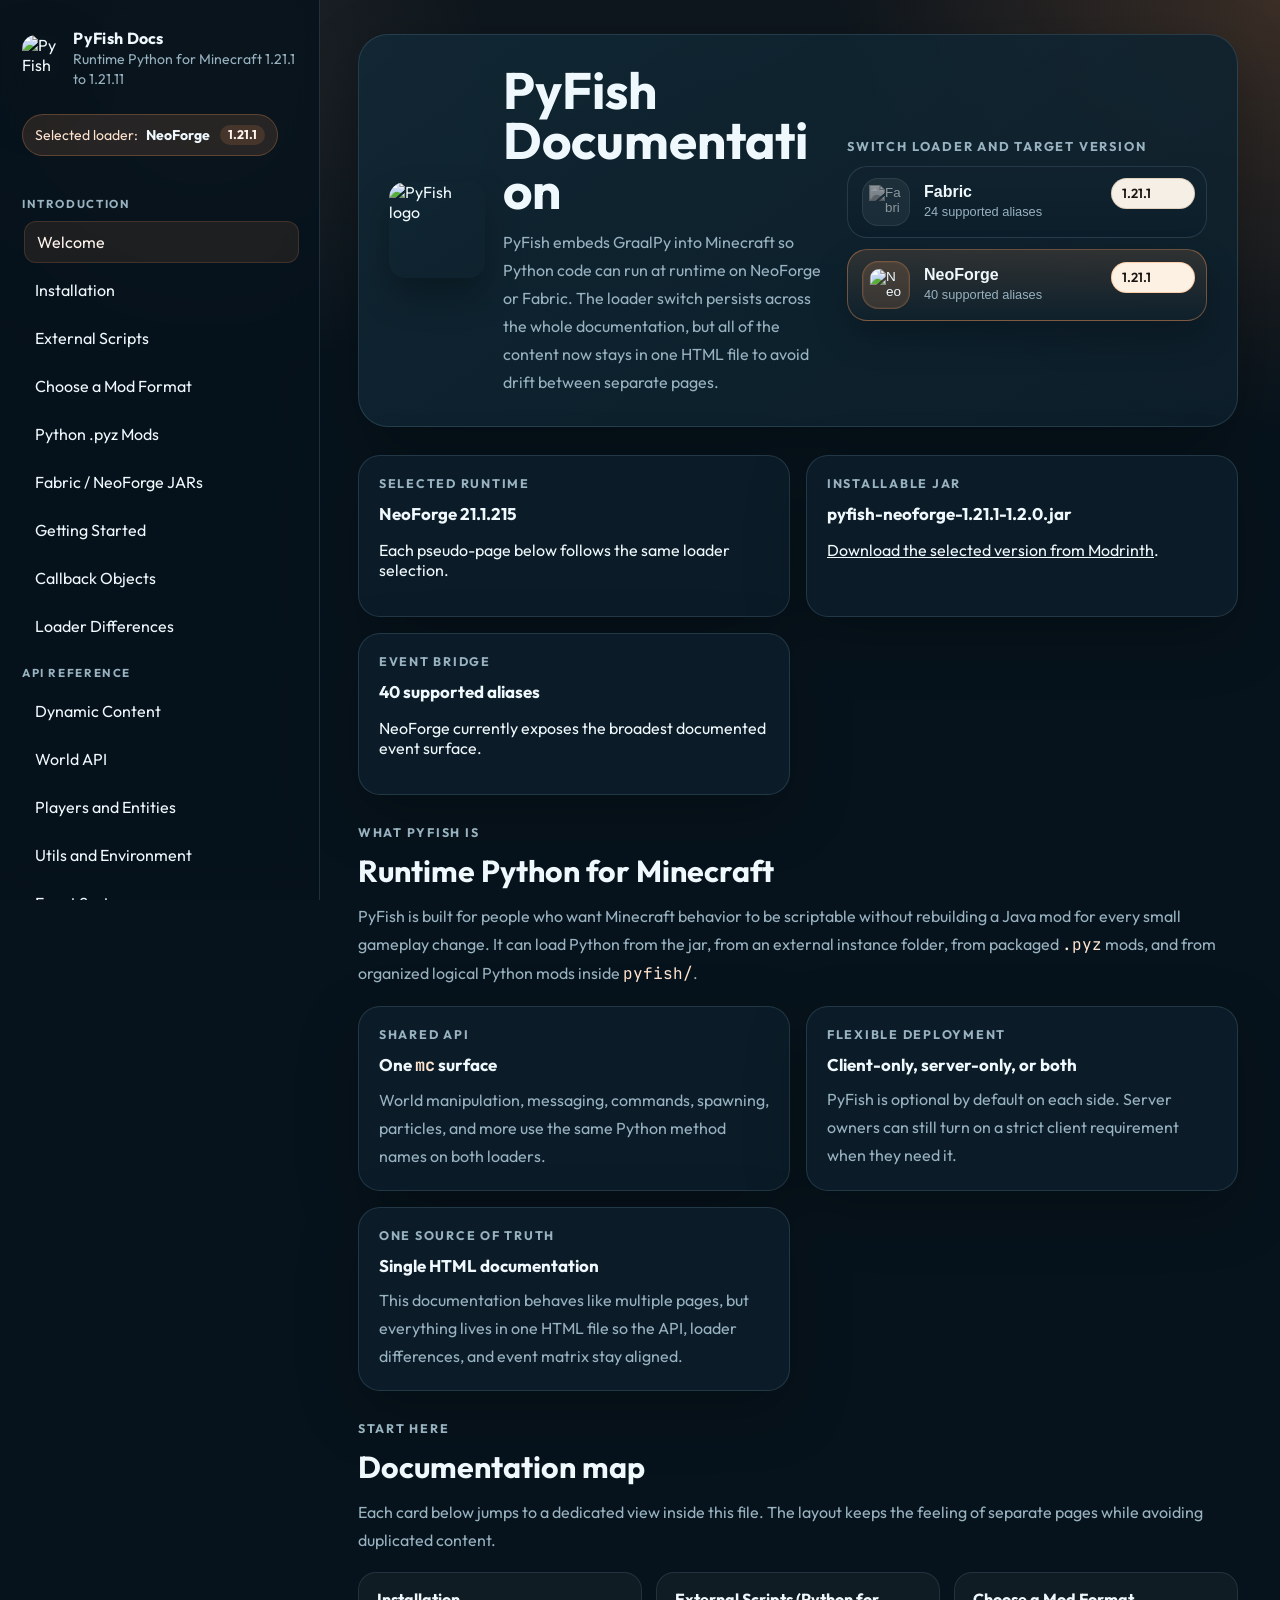
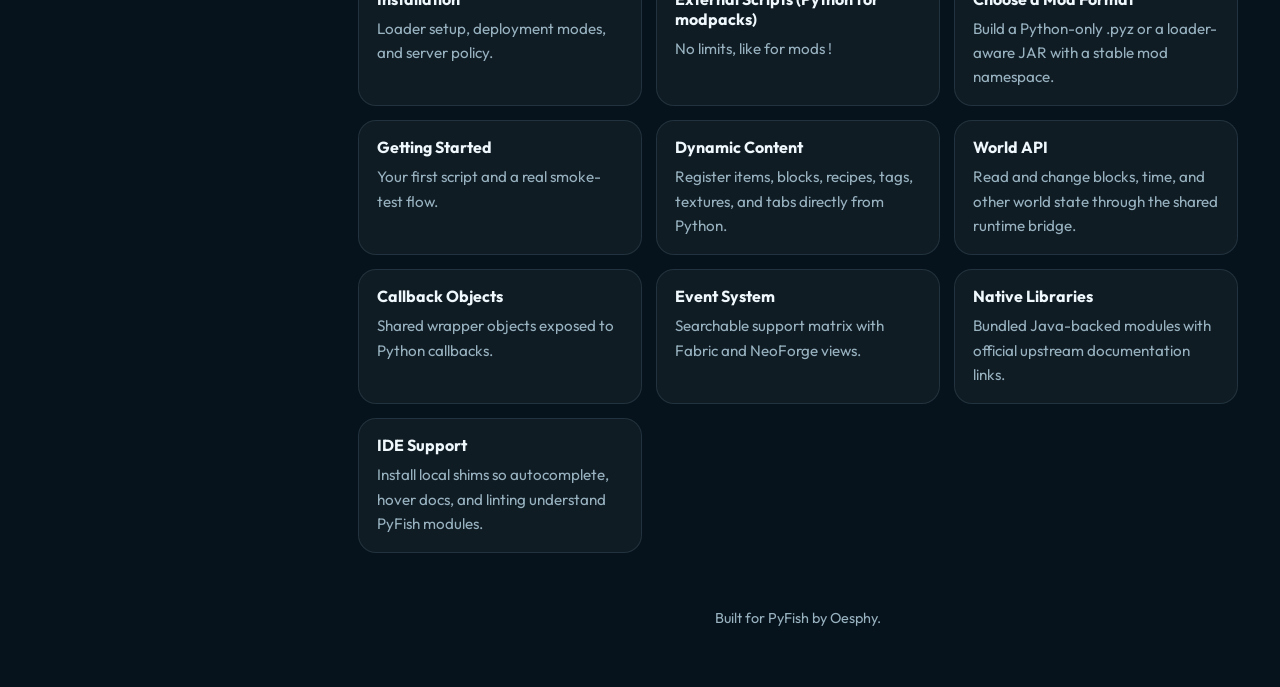
==== commit 94df46b8: "Add files via upload" ====
--- a/documentation.html
+++ b/documentation.html
@@ -74,7 +74,9 @@
                 <li><a href="#overview" data-nav-view="overview">Welcome</a></li>
                 <li><a href="#installation" data-nav-view="installation">Installation</a></li>
                 <li><a href="#scripts" data-nav-view="scripts">External Scripts</a></li>
-                <li><a href="#template" data-nav-view="template">Creating Mods</a></li>
+                <li><a href="#template" data-nav-view="template">Choose a Mod Format</a></li>
+                <li><a href="#pyz-mods" data-nav-view="pyz-mods">Python .pyz Mods</a></li>
+                <li><a href="#jar-mods" data-nav-view="jar-mods">Fabric / NeoForge JARs</a></li>
                 <li><a href="#getting-started" data-nav-view="getting-started">Getting Started</a></li>
                 <li><a href="#callback-objects" data-nav-view="callback-objects">Callback Objects</a></li>
                 <li><a href="#loader-differences" data-nav-view="loader-differences">Loader Differences</a></li>
@@ -89,12 +91,10 @@
                 <li><a href="#events" data-nav-view="events">Event System</a></li>
             </ul>
 
-            <div class="nav-title">Tooling</div>
+            <div class="nav-title">Resources</div>
             <ul class="nav-list">
                 <li><a href="#ide-support" data-nav-view="ide-support">IDE Support</a></li>
-                <li><a href="#validation" data-nav-view="validation">Validation Pack</a></li>
                 <li><a href="#libraries" data-nav-view="libraries">Native Libraries</a></li>
-                <li><a href="#builds" data-nav-view="builds">Build Outputs</a></li>
             </ul>
         </aside>
 
@@ -128,9 +128,8 @@
                             <div class="stat-label">Installable jar</div>
                             <div class="stat-value" data-loader-field="jarName">pyfish-neoforge-1.21.1-1.2.0.jar
                             </div>
-                            <p><span class="inline-code"
-                                    data-loader-field="jarPath">build/profiles/mc1211/neoforge/libs/pyfish-neoforge-1.21.1-1.2.0.jar</span>
-                            </p>
+                            <p><a href="https://modrinth.com/mod/bdP4b2gP/versions" target="_blank"
+                                    rel="noopener">Download the selected version from Modrinth</a>.</p>
                         </article>
                         <article class="stat-card">
                             <div class="stat-label">Event bridge</div>
@@ -187,11 +186,11 @@
                             <span>Loader setup, deployment modes, and server policy.</span>
                         </a>
                         <a class="quick-link" href="#scripts" data-view-link="scripts">
-                            <strong>External Scripts</strong>
-                            <span>Folder layout, logical Python mods, and dependency placement.</span>
+                            <strong>External Scripts (Python for modpacks)</strong>
+                            <span>No limits, like for mods !</span>
                         </a>
                         <a class="quick-link" href="#template" data-view-link="template">
-                            <strong>Creating Mods</strong>
+                            <strong>Choose a Mod Format</strong>
                             <span>Build a Python-only .pyz or a loader-aware JAR with a stable mod namespace.</span>
                         </a>
                         <a class="quick-link" href="#getting-started" data-view-link="getting-started">
@@ -218,10 +217,6 @@
                             <strong>Native Libraries</strong>
                             <span>Bundled Java-backed modules with official upstream documentation links.</span>
                         </a>
-                        <a class="quick-link" href="#validation" data-view-link="validation">
-                            <strong>Validation Pack</strong>
-                            <span>Ready-to-copy script plus an in-game checklist for full feature validation.</span>
-                        </a>
                         <a class="quick-link" href="#ide-support" data-view-link="ide-support">
                             <strong>IDE Support</strong>
                             <span>Install local shims so autocomplete, hover docs, and linting understand PyFish modules.</span>
@@ -259,9 +254,8 @@
                             <div class="stat-label">Install this jar</div>
                             <div class="stat-value" data-loader-field="jarName">pyfish-neoforge-1.21.1-1.2.0.jar
                             </div>
-                            <p><span class="inline-code"
-                                    data-loader-field="jarPath">build/profiles/mc1211/neoforge/libs/pyfish-neoforge-1.21.1-1.2.0.jar</span>
-                            </p>
+                            <p><a href="https://modrinth.com/mod/bdP4b2gP/versions" target="_blank"
+                                    rel="noopener">Open the official download page</a>.</p>
                         </article>
                     </div>
                 </section>
@@ -270,10 +264,9 @@
                     <div class="section-eyebrow">Loader-specific setup</div>
                     <h2>How to install PyFish</h2>
                     <p class="section-intro">
-                        Only the matching loader jar should be installed. Development artifacts such as
-                        <span class="inline-code">dev</span>, <span class="inline-code">dev-shadow</span>,
-                        <span class="inline-code">sources</span>, or <span class="inline-code">javadoc</span> are not
-                        meant to be dropped into a normal instance.
+                        Download the PyFish jar matching both your loader and Minecraft version, then place it
+                        in the normal <span class="inline-code">mods/</span> folder. Do not mix a Fabric jar with
+                        NeoForge or install a jar made for another Minecraft version.
                     </p>
 
                     <div class="two-up">
@@ -393,20 +386,18 @@
                     <div class="section-eyebrow">Folder layout</div>
                     <h2>How external scripts are organized</h2>
                     <p class="section-intro">
-                        PyFish scans the root <span class="inline-code">pyfish/</span> folder, then treats each
-                        subfolder as a logical Python mod if it contains a <span class="inline-code">scripts/</span>
-                        directory. Packaged Python-only mods can be dropped into
-                        <span class="inline-code">pyfish/mods/</span> as single <span class="inline-code">.pyz</span>
-                        files.
+                        PyFish scans scripts from the root <span class="inline-code">pyfish/</span> folder.
+                        Packaged Python-only mods use the normal Minecraft <span class="inline-code">mods/</span>
+                        folder, right next to PyFish and the other mod JARs.
                     </p>
 
                     <div class="code-shell">
                         <pre>.minecraft/
 |-- mods/
+|   |-- pyfish-neoforge-1.21.11-1.2.0.jar
+|   `-- packaged_mod-1.0.0.pyz
 |-- config/
 `-- pyfish/
-    |-- mods/
-    |   `-- packaged_mod-1.0.0.pyz
     |-- scripts/
     |   `-- global_fix.py
     `-- my_mod/
@@ -439,7 +430,7 @@
                         </article>
                         <article class="card">
                             <div class="card-eyebrow">Single-file Python mods</div>
-                            <h3><span class="inline-code">pyfish/mods/*.pyz</span></h3>
+                            <h3><span class="inline-code">mods/*.pyz</span></h3>
                             <p>A Python zipapp packages the manifest, entrypoint, optional dependencies, and internal
                                 modules into one distributable file. The same archive works on Fabric and NeoForge.</p>
                         </article>
@@ -457,9 +448,9 @@
                         </article>
                         <article class="card">
                             <div class="card-eyebrow">Packaged zipapps</div>
-                            <p>Files in <span class="inline-code">pyfish/mods/</span> are validated before execution.
-                                Their manifest id becomes the content namespace and their
-                                <span class="inline-code">requirements.txt</span> stays isolated under that id.</p>
+                            <p>Files ending in <span class="inline-code">.pyz</span> inside the normal
+                                <span class="inline-code">mods/</span> folder are validated before execution. Their
+                                manifest id becomes the content namespace and dependencies stay isolated under it.</p>
                         </article>
                         <article class="card">
                             <div class="card-eyebrow">External overrides</div>
@@ -524,7 +515,7 @@
                 </section>
 
                 <section class="section">
-                    <div class="section-eyebrow">Smoke test flow</div>
+                    <div class="section-eyebrow">First script flow</div>
                     <h2>What success looks like</h2>
                     <div class="cards">
                         <article class="card">
@@ -1005,7 +996,7 @@
                         </article>
                         <article class="method-card" data-detail-card>
                             <div class="method-card-header"><div class="method-name">mc.set_block(world: WorldHandle, x: int, y: int, z: int, block_id: str)</div><span class="pill pill-green">Shared</span></div>
-                            <p>Places or replaces a block. This is one of the fastest smoke tests for the shared runtime bridge.</p>
+                            <p>Places or replaces a block. This is one of the fastest visible checks for the shared runtime bridge.</p>
                             <a class="doc-link method-deep-link" href="#detail-mc-set-block" data-detail-link="mc-set-block">Open full page</a>
                         </article>
                         <article class="method-card" data-detail-card>
@@ -1265,123 +1256,6 @@
                 </section>
             </section>
 
-            <section class="doc-view" data-doc-view="validation" hidden>
-                <header class="hero">
-                    <div class="hero-brand">
-                        <img src="https://cdn.modrinth.com/data/bdP4b2gP/a01bf99421098f66b65ad2d4006a5337a18a58f0.png"
-                            alt="PyFish logo">
-                        <div class="hero-title">
-                            <h1>Validation Pack</h1>
-                            <p class="hero-subtitle">
-                                This view documents the ready-to-copy validation pack that now ships in the repository.
-                                It is meant to test the shared runtime, the integrated dynamic content workflow, the
-                                shared event bridge, and the bundled native helper modules from inside a real world.
-                            </p>
-                        </div>
-                    </div>
-
-                    <div data-loader-switch></div>
-                </header>
-
-                <section class="section">
-                    <div class="cards">
-                        <article class="stat-card">
-                            <div class="stat-label">Script to copy</div>
-                            <div class="stat-value">full_validation.py</div>
-                            <p><span class="inline-code">documentation/validation_pack/pyfish/qa/scripts/full_validation.py</span></p>
-                        </article>
-                        <article class="stat-card">
-                            <div class="stat-label">Checklist</div>
-                            <div class="stat-value">Validation checklist</div>
-                            <p><span class="inline-code">documentation/VALIDATION_CHECKLIST.md</span></p>
-                        </article>
-                        <article class="stat-card">
-                            <div class="stat-label">Namespace tested</div>
-                            <div class="stat-value">qa:*</div>
-                            <p>The pack is intentionally installed as a logical Python mod so namespace resolution is tested too.</p>
-                        </article>
-                    </div>
-                </section>
-
-                <section class="section">
-                    <div class="section-eyebrow">Install it</div>
-                    <h2>Copy the packaged test mod</h2>
-                    <p class="section-intro">
-                        Copy the bundled <span class="inline-code">pyfish/</span> tree into the root of the instance or
-                        server. The final runtime path should be
-                        <span class="inline-code">pyfish/qa/scripts/full_validation.py</span>.
-                    </p>
-
-                    <div class="code-shell">
-                        <pre>documentation/
-`-- validation_pack/
-    `-- pyfish/
-        `-- qa/
-            `-- scripts/
-                `-- full_validation.py</pre>
-                    </div>
-                </section>
-
-                <section class="section">
-                    <div class="section-eyebrow">What it covers</div>
-                    <h2>Validation scope</h2>
-                    <div class="cards">
-                        <article class="card">
-                            <div class="card-eyebrow">Runtime</div>
-                            <p>Shared <span class="inline-code">mc</span> helpers such as block placement, item giving, effects, entity spawn, commands, particles, sounds, time control, teleportation, and cleanup.</p>
-                        </article>
-                        <article class="card">
-                            <div class="card-eyebrow">Content API</div>
-                            <p>Items, food, tools, multitools, blocks, recipes, tags, textures, creative tabs, and dynamic content callbacks available from Python.</p>
-                        </article>
-                        <article class="card">
-                            <div class="card-eyebrow">Native helpers</div>
-                            <p>It performs smoke tests for <span class="inline-code">java_uuid</span>, <span class="inline-code">java_pathlib</span>, <span class="inline-code">java_sqlite3</span>, <span class="inline-code">java_asyncio</span>, <span class="inline-code">java_multiprocessing</span>, and <span class="inline-code">java_pillow</span>.</p>
-                        </article>
-                    </div>
-                </section>
-
-                <section class="section">
-                    <div class="section-eyebrow">In-game commands</div>
-                    <h2>Interactive validation commands</h2>
-                    <p class="section-intro">
-                        The script also registers chat commands so one world session can exercise nearly the full shared
-                        API surface.
-                    </p>
-
-                    <div class="two-up">
-                        <article class="callout">
-                            <div class="card-eyebrow">Core commands</div>
-                            <ul class="detail-list">
-                                <li><span class="inline-code">!pyfish help</span>, <span class="inline-code">!pyfish status</span>, <span class="inline-code">!pyfish libs</span></li>
-                                <li><span class="inline-code">!pyfish block</span>, <span class="inline-code">!pyfish break</span>, <span class="inline-code">!pyfish bee</span>, <span class="inline-code">!pyfish scan</span>, <span class="inline-code">!pyfish cleanup</span></li>
-                                <li><span class="inline-code">!pyfish particle</span>, <span class="inline-code">!pyfish sound</span>, <span class="inline-code">!pyfish command</span></li>
-                                <li><span class="inline-code">!pyfish day</span>, <span class="inline-code">!pyfish night</span>, <span class="inline-code">!pyfish hop</span>, <span class="inline-code">!pyfish lightning</span>, <span class="inline-code">!pyfish boom</span></li>
-                            </ul>
-                        </article>
-                        <article class="callout">
-                            <div class="card-eyebrow">Optional environment-dependent commands</div>
-                            <ul class="detail-list">
-                                <li><span class="inline-code">!pyfish requests</span> for a live HTTP request</li>
-                                <li><span class="inline-code">!pyfish subprocess</span> for a local process launch</li>
-                                <li><span class="inline-code">!pyfish clipboard</span> for desktop clipboard access</li>
-                            </ul>
-                        </article>
-                    </div>
-                </section>
-
-                <section class="section">
-                    <div class="section-eyebrow">Checklist</div>
-                    <h2>Use the markdown checklist for the final pass</h2>
-                    <p class="section-intro">
-                        The HTML view explains the pack, but the detailed step-by-step pass list lives in
-                        <span class="inline-code">documentation/VALIDATION_CHECKLIST.md</span>. Use that file while
-                        testing real worlds, because it is easier to check off loader-specific or environment-specific
-                        cases there.
-                    </p>
-                </section>
-            </section>
-
             <section class="doc-view" data-doc-view="ide-support" hidden>
                 <header class="hero">
                     <div class="hero-brand">
@@ -1405,7 +1279,9 @@
                         <article class="stat-card">
                             <div class="stat-label">Zip workflow</div>
                             <div class="stat-value">Download, Extract, install, verify</div>
-                            <p>The zip is available to download on the discord. Extract <span class="inline-code">ide_support.zip</span>, run the installer bat, then run <span class="inline-code">python verify_install.py</span>.</p>
+                            <p>Download the ZIP below, extract it, run
+                                <span class="inline-code">install_editable.bat</span>, then run
+                                <span class="inline-code">python verify_install.py</span>.</p>
                         </article>
                         <article class="stat-card">
                             <div class="stat-label">Windows helper</div>
@@ -1423,9 +1299,15 @@
                 <section class="section">
                     <div class="section-eyebrow">Quick install</div>
                     <h2>Simple zip-friendly installation flow</h2>
+                    <div class="quick-links" style="margin-bottom: 18px;">
+                        <a class="quick-link" href="ide_support.zip" download>
+                            <strong>Download ide_support.zip</strong>
+                            <span>Autocomplete, type hints, hover documentation, and installation helpers.</span>
+                        </a>
+                    </div>
                     <div class="code-shell">
-                        <pre>1. Download ide_support.zip on the discord
-2. Extract ide_support.zip
+                        <pre>1. Download ide_support.zip
+2. Extract the ZIP
 3. Open the extracted ide_support folder
 4. Double-click install_editable.bat
 5. Run: python verify_install.py
@@ -1614,135 +1496,142 @@
                 </section>
             </section>
 
-            <section class="doc-view" data-doc-view="builds" hidden>
+            <section class="doc-view mod-guide" data-doc-view="template" hidden>
                 <header class="hero">
                     <div class="hero-brand">
                         <img src="https://cdn.modrinth.com/data/bdP4b2gP/a01bf99421098f66b65ad2d4006a5337a18a58f0.png"
                             alt="PyFish logo">
                         <div class="hero-title">
-                            <h1>Build Outputs</h1>
+                            <h1>Create a PyFish Mod</h1>
                             <p class="hero-subtitle">
-                                PyFish now builds one loader jar per platform. This view covers which artifacts are
-                                meant to be installed and which ones are development-only.
+                                Start by choosing how people will install your mod. Both formats use the same Python
+                                API, but they solve different distribution needs.
                             </p>
                         </div>
                     </div>
-
                     <div data-loader-switch></div>
                 </header>
 
                 <section class="section">
-                    <div class="cards">
-                        <article class="stat-card">
-                            <div class="stat-label">Selected loader jar</div>
-                            <div class="stat-value" data-loader-field="jarName">pyfish-neoforge-1.21.1-1.2.0.jar
+                    <div class="section-eyebrow">Step 1</div>
+                    <h2>Choose one format</h2>
+                    <p class="section-intro">
+                        Most Python-only projects should use <span class="inline-code">.pyz</span>. Choose JAR only
+                        when the project needs to appear as a native Fabric or NeoForge mod.
+                    </p>
+
+                    <div class="format-choices">
+                        <article class="format-choice recommended">
+                            <span class="guide-badge">Recommended</span>
+                            <h2>Python <span class="inline-code">.pyz</span></h2>
+                            <p>One compact Python mod file shared by Fabric and NeoForge.</p>
+                            <ul class="detail-list">
+                                <li>No Gradle or Java project required.</li>
+                                <li>The included builder creates the file for you.</li>
+                                <li>Users place it beside PyFish in <span class="inline-code">mods/</span>.</li>
+                                <li>Best when every feature uses the PyFish API.</li>
+                            </ul>
+                            <div class="guide-actions">
+                                <a class="guide-action" href="#pyz-mods" data-view-link="pyz-mods">Open the .pyz guide</a>
+                                <a class="guide-action secondary" href="pyfish_pyz_template.zip" download>Download template</a>
                             </div>
-                            <p><span class="inline-code"
-                                    data-loader-field="jarPath">build/profiles/mc1211/neoforge/libs/pyfish-neoforge-1.21.1-1.2.0.jar</span>
-                            </p>
-                        </article>
-                        <article class="stat-card">
-                            <div class="stat-label">Fabric jar</div>
-                            <div class="stat-value" data-loader-field="jarName" data-loader-source="fabric">
-                                pyfish-fabric-1.21.1-1.2.0.jar</div>
-                            <p><span class="inline-code" data-loader-field="jarPath"
-                                    data-loader-source="fabric">build/profiles/mc1211/fabric/libs/pyfish-fabric-1.21.1-1.2.0.jar</span>
-                            </p>
-                        </article>
-                        <article class="stat-card">
-                            <div class="stat-label">NeoForge jar</div>
-                            <div class="stat-value" data-loader-field="jarName" data-loader-source="neoforge">
-                                pyfish-neoforge-1.21.1-1.2.0.jar</div>
-                            <p><span class="inline-code" data-loader-field="jarPath"
-                                    data-loader-source="neoforge">build/profiles/mc1211/neoforge/libs/pyfish-neoforge-1.21.1-1.2.0.jar</span>
-                            </p>
-                        </article>
-                    </div>
-                </section>
-
-                <section class="section">
-                    <div class="cards">
-                        <article class="card">
-                            <div class="card-eyebrow">Install these</div>
+                        </article>
+
+                        <article class="format-choice">
+                            <span class="guide-badge">Native loader package</span>
+                            <h2>Fabric / NeoForge JAR</h2>
+                            <p>Normal loader mods containing PyFish scripts and loader metadata.</p>
                             <ul class="detail-list">
-                                <li><span class="inline-code">pyfish-fabric-...jar</span></li>
-                                <li><span class="inline-code">pyfish-neoforge-...jar</span></li>
+                                <li>Appears in the Fabric or NeoForge mod list.</li>
+                                <li>Other mods can declare it as a dependency.</li>
+                                <li>Produces one JAR per loader.</li>
+                                <li>Uses Gradle, but gameplay code can remain entirely Python.</li>
                             </ul>
-                        </article>
-                        <article class="card">
-                            <div class="card-eyebrow">Do not install these</div>
-                            <ul class="detail-list">
-                                <li><span class="inline-code">dev</span></li>
-                                <li><span class="inline-code">dev-shadow</span></li>
-                                <li><span class="inline-code">sources</span></li>
-                                <li><span class="inline-code">javadoc</span></li>
-                            </ul>
-                        </article>
-                        <article class="card">
-                            <div class="card-eyebrow">Build commands</div>
-                            <ul class="detail-list">
-                                <li><span class="inline-code">.\gradlew.bat build</span></li>
-                                <li><span class="inline-code">.\gradlew.bat :fabric:build</span></li>
-                                <li><span class="inline-code">.\gradlew.bat :neoforge:build</span></li>
-                            </ul>
+                            <div class="guide-actions">
+                                <a class="guide-action" href="#jar-mods" data-view-link="jar-mods">Open the JAR guide</a>
+                                <a class="guide-action secondary" href="pyfish_mod_template.zip" download>Download template</a>
+                            </div>
+                        </article>
+                    </div>
+                </section>
+
+                <section class="section">
+                    <div class="decision-note">
+                        <h3>The short answer</h3>
+                        <p>
+                            If you are unsure, choose <strong>.pyz</strong>. It is simpler, loader-neutral, and made
+                            specifically for Python-only PyFish mods. Choose <strong>JAR</strong> only when native
+                            loader metadata is useful to your project.
+                        </p>
+                    </div>
+                </section>
+
+                <section class="section">
+                    <div class="section-eyebrow">Shared rules</div>
+                    <h2>What both formats have in common</h2>
+                    <div class="two-up">
+                        <article class="card">
+                            <div class="card-eyebrow">PyFish dependency</div>
+                            <p>Users still install the normal PyFish JAR matching their loader and Minecraft version.</p>
+                        </article>
+                        <article class="card">
+                            <div class="card-eyebrow">Stable namespace</div>
+                            <p>Your mod id becomes the namespace for unqualified item, block, recipe, tag, texture,
+                                and creative-tab ids.</p>
                         </article>
                     </div>
                 </section>
             </section>
 
-            <section class="doc-view" data-doc-view="template" hidden>
+            <section class="doc-view mod-guide" data-doc-view="pyz-mods" hidden>
                 <header class="hero">
                     <div class="hero-brand">
                         <img src="https://cdn.modrinth.com/data/bdP4b2gP/a01bf99421098f66b65ad2d4006a5337a18a58f0.png"
                             alt="PyFish logo">
                         <div class="hero-title">
-                            <h1>Creating PyFish Mods</h1>
+                            <h1>Build a Python .pyz Mod</h1>
                             <p class="hero-subtitle">
-                                Choose a Python-only <span class="inline-code">.pyz</span> for one-file distribution,
-                                or a normal loader JAR when the project needs native Fabric or NeoForge metadata.
-                                Both formats run through the same PyFish API and namespace rules.
+                                Download a small template, edit two files, run one Python command, and place the
+                                generated archive in Minecraft's normal <span class="inline-code">mods/</span> folder.
                             </p>
                         </div>
                     </div>
-
                     <div data-loader-switch></div>
                 </header>
 
                 <section class="section">
-                    <div class="section-eyebrow">Choose a distribution format</div>
-                    <h2>Python zipapp or loader JAR</h2>
-                    <div class="cards">
-                        <article class="card">
-                            <div class="card-eyebrow">Python-only mod</div>
-                            <h3>Single <span class="inline-code">.pyz</span> file</h3>
-                            <ul class="detail-list">
-                                <li>Best for mods written entirely with the PyFish Python API.</li>
-                                <li>One archive works on Fabric and NeoForge; the script still needs to respect the
-                                    selected Minecraft version's documented API surface.</li>
-                                <li>Install it in <span class="inline-code">pyfish/mods/</span>.</li>
-                                <li>Requires the normal PyFish jar on every side where the code must run.</li>
-                            </ul>
-                        </article>
-                        <article class="card">
-                            <div class="card-eyebrow">Loader-integrated mod</div>
-                            <h3>Fabric or NeoForge JAR</h3>
-                            <ul class="detail-list">
-                                <li>Best when the project must appear as a native loader mod with loader metadata.</li>
-                                <li>Can bundle Python scripts under <span class="inline-code">pyfish/&lt;mod_id&gt;/</span>.</li>
-                                <li>Uses <span class="inline-code">documentation/pyfish_mod_template/</span>.</li>
-                                <li>Must be built for the targeted loader and Minecraft profile.</li>
-                            </ul>
-                        </article>
-                    </div>
-                </section>
-
-                <section class="section">
-                    <div class="section-eyebrow">Recommended Python-only format</div>
-                    <h2>What a PyFish .pyz contains</h2>
+                    <div class="section-eyebrow">Before you start</div>
+                    <h2>What you need</h2>
+                    <div class="stats-grid">
+                        <article class="stat-card">
+                            <div class="stat-label">Builder</div>
+                            <div class="stat-value">Python 3.10+</div>
+                            <p>No Gradle or Java development environment is required.</p>
+                        </article>
+                        <article class="stat-card">
+                            <div class="stat-label">Output</div>
+                            <div class="stat-value">One .pyz file</div>
+                            <p>The same archive can be installed with Fabric or NeoForge.</p>
+                        </article>
+                        <article class="stat-card">
+                            <div class="stat-label">Install location</div>
+                            <div class="stat-value">mods/</div>
+                            <p>Place it directly beside the normal PyFish JAR.</p>
+                        </article>
+                    </div>
+                    <div class="guide-actions" style="margin-top: 24px;">
+                        <a class="guide-action" href="pyfish_pyz_template.zip" download>Download pyfish_pyz_template.zip</a>
+                        <a class="guide-action secondary" href="#template" data-view-link="template">Back to format choice</a>
+                    </div>
+                </section>
+
+                <section class="section">
+                    <div class="section-eyebrow">Understand the output</div>
+                    <h2>The builder creates one structured archive</h2>
                     <p class="section-intro">
-                        A <span class="inline-code">.pyz</span> is a standard Python zipapp: it is one file when
-                        distributed, but internally it is a ZIP archive containing Python source and metadata.
-                        PyFish validates the archive before any code executes.
+                        A <span class="inline-code">.pyz</span> is one file when distributed, but internally it stores
+                        metadata, an entrypoint, and optional Python packages. You edit the source folder; the builder
+                        assembles this archive for you.
                     </p>
 
                     <div class="code-shell">
@@ -1814,6 +1703,54 @@
                 </section>
 
                 <section class="section">
+                    <div class="section-eyebrow">Metadata format decision</div>
+                    <h2>Why PyFish uses pyfish.json instead of TOML</h2>
+                    <div class="decision-note">
+                        <h3>Decision: keep <span class="inline-code">pyfish.json</span></h3>
+                        <p>
+                            TOML is a good configuration language, but JSON is the better manifest format for PyFish.
+                            The file is small and machine-validated, so TOML's comments and table syntax would add less
+                            value than JSON's strictness and universal tooling.
+                        </p>
+                    </div>
+                    <div class="two-up" style="margin-top: 22px;">
+                        <article class="card">
+                            <div class="card-eyebrow">Strict before execution</div>
+                            <h3>Predictable validation</h3>
+                            <p>JSON has a compact, unambiguous data model. PyFish can reject invalid metadata before
+                                loading any Python code.</p>
+                        </article>
+                        <article class="card">
+                            <div class="card-eyebrow">No extra parser</div>
+                            <h3>Smaller runtime surface</h3>
+                            <p>The runtime already includes reliable JSON support. TOML would add another parser and
+                                another compatibility surface for a very small file.</p>
+                        </article>
+                        <article class="card">
+                            <div class="card-eyebrow">Editor support</div>
+                            <h3>Easy schema tooling</h3>
+                            <p>Editors can validate and autocomplete JSON manifests with a JSON Schema. Build tools,
+                                launchers, and websites can also read the format easily.</p>
+                        </article>
+                        <article class="card">
+                            <div class="card-eyebrow">Why not TOML?</div>
+                            <h3>Its strengths are not needed here</h3>
+                            <p>TOML is more pleasant for long hand-written configuration with comments and nested
+                                tables. A PyFish manifest has only a few stable fields, so those benefits do not
+                                outweigh a second format dependency.</p>
+                        </article>
+                    </div>
+                    <div class="decision-note" style="margin-top: 22px;">
+                        <h3>Manifest and configuration are different jobs</h3>
+                        <p>
+                            Keep identity and distribution metadata in <span class="inline-code">pyfish.json</span>.
+                            If your mod later needs a large, user-edited settings file with comments, that separate
+                            configuration file can use TOML without changing the manifest format.
+                        </p>
+                    </div>
+                </section>
+
+                <section class="section">
                     <div class="section-eyebrow">Entrypoint</div>
                     <h2>Register content and events normally</h2>
                     <div class="code-shell">
@@ -1857,33 +1794,56 @@
 
                 <section class="section">
                     <div class="section-eyebrow">Build and install</div>
-                    <h2>Use the included template</h2>
+                    <h2>Four steps from template to Minecraft</h2>
                     <p class="section-intro">
-                        Copy <span class="inline-code">documentation/pyfish_pyz_template/</span>, edit its
-                        <span class="inline-code">src/</span> files, then run the builder with any normal Python 3.10+
-                        installation. Building the archive does not require Minecraft, Gradle, Fabric, or NeoForge.
+                        The builder creates the archive. Do not rename a normal ZIP by hand: use
+                        <span class="inline-code">build.py</span> so the internal layout is always correct.
                     </p>
-
-                    <div class="two-up">
-                        <article class="callout">
-                            <div class="card-eyebrow">Build</div>
-                            <div class="code-shell" style="margin-top: 12px;">
-                                <pre>cd documentation/pyfish_pyz_template
+                    <div class="guide-steps">
+                        <article class="guide-step">
+                            <div class="step-number">1</div>
+                            <div>
+                                <h3>Extract the downloaded template</h3>
+                                <p>Open <span class="inline-code">pyfish_pyz_template/</span>. All editable project
+                                    files are inside its <span class="inline-code">src/</span> folder.</p>
+                            </div>
+                        </article>
+                        <article class="guide-step">
+                            <div class="step-number">2</div>
+                            <div>
+                                <h3>Edit metadata and Python code</h3>
+                                <p>Fill in <span class="inline-code">src/pyfish.json</span>, then write the mod in
+                                    <span class="inline-code">src/__main__.py</span>. Add packages under
+                                    <span class="inline-code">src/</span> when needed.</p>
+                            </div>
+                        </article>
+                        <article class="guide-step">
+                            <div class="step-number">3</div>
+                            <div>
+                                <h3>Run the builder</h3>
+                                <p>Open a terminal in the template folder and run one of these commands:</p>
+                                <div class="code-shell">
+                                    <pre>py -3 build.py
+
+# Or:
 python build.py</pre>
+                                </div>
+                                <p style="margin-top: 14px;">The result appears in
+                                    <span class="inline-code">dist/&lt;mod_id&gt;-&lt;version&gt;.pyz</span>.</p>
                             </div>
-                            <p>The result is written to
-                                <span class="inline-code">dist/&lt;mod_id&gt;-&lt;version&gt;.pyz</span>.</p>
-                        </article>
-                        <article class="callout">
-                            <div class="card-eyebrow">Install</div>
-                            <div class="code-shell" style="margin-top: 12px;">
-                                <pre>.minecraft/
-|-- pyfish/
-    |-- mods/
-        |-- example_pyz_mod-1.0.0.pyz</pre>
+                        </article>
+                        <article class="guide-step">
+                            <div class="step-number">4</div>
+                            <div>
+                                <h3>Move the result into Minecraft</h3>
+                                <p>Install the generated file beside PyFish. Share this generated file with users.</p>
+                                <div class="code-shell">
+                                    <pre>.minecraft/
+`-- mods/
+    |-- pyfish-fabric-1.21.1-1.2.0.jar
+    `-- example_pyz_mod-1.0.0.pyz</pre>
+                                </div>
                             </div>
-                            <p>PyFish creates <span class="inline-code">pyfish/mods/</span> automatically.
-                                Archives directly inside <span class="inline-code">pyfish/</span> are also accepted.</p>
                         </article>
                     </div>
                 </section>
@@ -1912,9 +1872,33 @@
                     </div>
                 </section>
 
-                <section class="section">
-                    <div class="section-eyebrow">Validation and trust</div>
-                    <h2>Failure behavior is explicit</h2>
+
+
+                <section class="section">
+                    <div class="section-eyebrow">Choose the installation side</div>
+                    <h2>Server logic or synchronized content</h2>
+                    <div class="cards">
+                        <article class="card">
+                            <div class="card-eyebrow">Server-only logic</div>
+                            <p>Event handlers, commands, automation, and server rules can run only on the server when
+                                they do not register content required by clients.</p>
+                        </article>
+                        <article class="card">
+                            <div class="card-eyebrow">Client-only logic</div>
+                            <p>Local helpers can run only on the client when they do not change server gameplay or
+                                synchronized registries.</p>
+                        </article>
+                        <article class="card">
+                            <div class="card-eyebrow">Custom content</div>
+                            <p>Install PyFish and the same mod on the server and every client when it registers items,
+                                blocks, creative tabs, textures, or other synchronized content.</p>
+                        </article>
+                    </div>
+                </section>
+
+                <section class="section">
+                    <div class="section-eyebrow">Safety and troubleshooting</div>
+                    <h2>Invalid archives fail clearly</h2>
                     <ul class="detail-list">
                         <li>An archive missing <span class="inline-code">pyfish.json</span> or
                             <span class="inline-code">__main__.py</span> is rejected before execution.</li>
@@ -1928,14 +1912,178 @@
                     </ul>
                 </section>
 
-                <section class="section">
-                    <div class="section-eyebrow">Native loader template</div>
-                    <h2>When to use the JAR template</h2>
+            </section>
+
+            <section class="doc-view mod-guide" data-doc-view="jar-mods" hidden>
+                <header class="hero">
+                    <div class="hero-brand">
+                        <img src="https://cdn.modrinth.com/data/bdP4b2gP/a01bf99421098f66b65ad2d4006a5337a18a58f0.png"
+                            alt="PyFish logo">
+                        <div class="hero-title">
+                            <h1>Build Fabric and NeoForge JAR Mods</h1>
+                            <p class="hero-subtitle">
+                                Package Python scripts as normal loader mods. The template generates one Fabric JAR
+                                and one NeoForge JAR while keeping gameplay code in Python.
+                            </p>
+                        </div>
+                    </div>
+                    <div data-loader-switch></div>
+                </header>
+
+                <section class="section">
+                    <div class="section-eyebrow">Before you start</div>
+                    <h2>Use JAR only when loader metadata matters</h2>
+                    <div class="stats-grid">
+                        <article class="stat-card">
+                            <div class="stat-label">Build tool</div>
+                            <div class="stat-value">Java 21 + Gradle wrapper</div>
+                            <p>The wrapper is included, so Gradle does not need to be installed separately.</p>
+                        </article>
+                        <article class="stat-card">
+                            <div class="stat-label">Outputs</div>
+                            <div class="stat-value">Two JARs</div>
+                            <p>One for Fabric and one for NeoForge.</p>
+                        </article>
+                        <article class="stat-card">
+                            <div class="stat-label">Python code</div>
+                            <div class="stat-value">Shared scripts</div>
+                            <p>The same scripts and namespace are packaged into both outputs.</p>
+                        </article>
+                    </div>
+                    <div class="guide-actions" style="margin-top: 24px;">
+                        <a class="guide-action" href="pyfish_mod_template.zip" download>Download pyfish_mod_template.zip</a>
+                        <a class="guide-action secondary" href="#template" data-view-link="template">Back to format choice</a>
+                    </div>
+                </section>
+
+                <section class="section">
+                    <div class="decision-note">
+                        <h3>What changes compared with .pyz?</h3>
+                        <p>
+                            A JAR has native Fabric or NeoForge metadata and appears in the loader's mod list. This is
+                            useful for dependencies and conventional mod distribution, but users need the JAR matching
+                            their loader. If none of that matters, the <span class="inline-code">.pyz</span> format is
+                            simpler.
+                        </p>
+                    </div>
+                </section>
+
+                <section class="section">
+                    <div class="section-eyebrow">Project layout</div>
+                    <h2>Only one folder contains your gameplay code</h2>
                     <p class="section-intro">
-                        Use <span class="inline-code">documentation/pyfish_mod_template/</span> when the project must
-                        be distributed as a normal Fabric or NeoForge mod, needs native loader metadata, or may later
-                        add Java code. Scripts bundled by that template inherit the real loader mod id automatically.
+                        Both loader JARs receive the same scripts. Fabric and NeoForge metadata are generated from the
+                        shared values in <span class="inline-code">gradle.properties</span>.
                     </p>
+                    <div class="code-shell">
+                        <pre>pyfish_mod_template/
+|-- gradle.properties
+|-- build.gradle
+|-- gradlew.bat
+|-- gradlew
+`-- src/main/resources/
+    |-- fabric.mod.json
+    |-- META-INF/neoforge.mods.toml
+    `-- pyfish/template_mod/
+        |-- requirements.txt
+        `-- scripts/main.py</pre>
+                    </div>
+                </section>
+
+                <section class="section">
+                    <div class="section-eyebrow">Configure and build</div>
+                    <h2>Four ordered steps</h2>
+                    <div class="guide-steps">
+                        <article class="guide-step">
+                            <div class="step-number">1</div>
+                            <div>
+                                <h3>Edit gradle.properties</h3>
+                                <p>Set <span class="inline-code">mod_id</span>, name, version, authors, license, and
+                                    description. Use a unique lowercase mod id such as
+                                    <span class="inline-code">ruby_tools</span>.</p>
+                            </div>
+                        </article>
+                        <article class="guide-step">
+                            <div class="step-number">2</div>
+                            <div>
+                                <h3>Rename the script namespace folder</h3>
+                                <p>Rename <span class="inline-code">src/main/resources/pyfish/template_mod/</span> to
+                                    <span class="inline-code">src/main/resources/pyfish/ruby_tools/</span>. The folder
+                                    name must exactly match <span class="inline-code">mod_id</span>.</p>
+                            </div>
+                        </article>
+                        <article class="guide-step">
+                            <div class="step-number">3</div>
+                            <div>
+                                <h3>Write Python scripts</h3>
+                                <p>Put scripts in the namespace folder's <span class="inline-code">scripts/</span>
+                                    directory. Add pure-Python packages to its
+                                    <span class="inline-code">requirements.txt</span> when needed.</p>
+                            </div>
+                        </article>
+                        <article class="guide-step">
+                            <div class="step-number">4</div>
+                            <div>
+                                <h3>Build both loaders</h3>
+                                <div class="code-shell">
+                                    <pre>gradlew.bat build
+
+# Linux or macOS:
+./gradlew build</pre>
+                                </div>
+                                <p style="margin-top: 14px;">The command creates both files in
+                                    <span class="inline-code">build/libs/</span>.</p>
+                            </div>
+                        </article>
+                    </div>
+                </section>
+
+                <section class="section">
+                    <div class="section-eyebrow">Build results</div>
+                    <h2>Install only the matching loader JAR</h2>
+                    <div class="code-shell">
+                        <pre>build/libs/ruby_tools-fabric-1.0.0.jar
+build/libs/ruby_tools-neoforge-1.0.0.jar</pre>
+                    </div>
+                    <div class="two-up" style="margin-top: 22px;">
+                        <article class="card">
+                            <div class="card-eyebrow">Fabric instance</div>
+                            <p>Install the <span class="inline-code">-fabric-</span> JAR, PyFish for Fabric, and
+                                Fabric API.</p>
+                        </article>
+                        <article class="card">
+                            <div class="card-eyebrow">NeoForge instance</div>
+                            <p>Install the <span class="inline-code">-neoforge-</span> JAR and PyFish for NeoForge.</p>
+                        </article>
+                    </div>
+                </section>
+
+                <section class="section">
+                    <div class="section-eyebrow">Namespace behavior</div>
+                    <h2>The loader mod id becomes the content namespace</h2>
+                    <div class="code-shell">
+                        <pre>from pyfish import blocks, items
+
+items.register_item("ruby", {...})
+blocks.register_block("ruby_block", {...})</pre>
+                    </div>
+                    <p class="section-intro" style="margin-top: 20px;">
+                        With <span class="inline-code">mod_id=ruby_tools</span>, these become
+                        <span class="inline-code">ruby_tools:ruby</span> and
+                        <span class="inline-code">ruby_tools:ruby_block</span> on both loaders.
+                    </p>
+                </section>
+
+                <section class="section">
+                    <div class="section-eyebrow">Installation side</div>
+                    <h2>Custom content normally belongs on both sides</h2>
+                    <div class="decision-note">
+                        <p>
+                            Install the matching JAR and PyFish on the server and every client when the mod registers
+                            items, blocks, creative tabs, textures, or other synchronized content. Pure server logic
+                            can remain server-only.
+                        </p>
+                    </div>
                 </section>
             </section>
 
--- a/assets/docs.css
+++ b/assets/docs.css
@@ -591,6 +591,150 @@
     margin-bottom: 30px;
 }
 
+.mod-guide .section {
+    margin-bottom: 64px;
+}
+
+.mod-guide .section-intro {
+    max-width: 820px;
+    margin-bottom: 28px;
+}
+
+.format-choices {
+    display: grid;
+    grid-template-columns: repeat(2, minmax(0, 1fr));
+    gap: 26px;
+}
+
+.format-choice {
+    display: flex;
+    min-width: 0;
+    min-height: 330px;
+    padding: 30px;
+    flex-direction: column;
+    border: 1px solid var(--border);
+    border-radius: 24px;
+    background: var(--panel);
+    box-shadow: var(--shadow);
+}
+
+.format-choice.recommended {
+    border-color: rgba(var(--accent-rgb), 0.42);
+    background: linear-gradient(145deg, rgba(var(--accent-rgb), 0.13), var(--panel));
+}
+
+.format-choice h2 {
+    margin: 8px 0 14px;
+}
+
+.format-choice p {
+    color: var(--muted);
+    line-height: 1.75;
+}
+
+.format-choice .detail-list {
+    margin: 18px 0 24px;
+}
+
+.format-choice .guide-actions {
+    margin-top: auto;
+}
+
+.guide-badge {
+    width: fit-content;
+    padding: 7px 11px;
+    border-radius: 999px;
+    background: rgba(var(--accent-rgb), 0.14);
+    color: var(--accent-strong);
+    font-size: 0.76rem;
+    font-weight: 800;
+    letter-spacing: 0.08em;
+    text-transform: uppercase;
+}
+
+.guide-actions {
+    display: flex;
+    flex-wrap: wrap;
+    gap: 12px;
+}
+
+.guide-action {
+    display: inline-flex;
+    min-height: 44px;
+    padding: 0 16px;
+    align-items: center;
+    justify-content: center;
+    border: 1px solid rgba(var(--accent-rgb), 0.3);
+    border-radius: 14px;
+    background: rgba(var(--accent-rgb), 0.12);
+    color: var(--text);
+    font-weight: 700;
+    text-decoration: none;
+}
+
+.guide-action.secondary {
+    border-color: var(--border);
+    background: rgba(255, 255, 255, 0.04);
+}
+
+.guide-steps {
+    display: grid;
+    gap: 20px;
+}
+
+.guide-step {
+    display: grid;
+    grid-template-columns: 58px minmax(0, 1fr);
+    gap: 20px;
+    padding: 24px;
+    border: 1px solid var(--border);
+    border-radius: 22px;
+    background: var(--panel);
+}
+
+.step-number {
+    display: grid;
+    width: 48px;
+    height: 48px;
+    place-items: center;
+    border-radius: 16px;
+    background: rgba(var(--accent-rgb), 0.16);
+    color: var(--accent-strong);
+    font-size: 1.05rem;
+    font-weight: 800;
+}
+
+.guide-step h3 {
+    margin: 2px 0 9px;
+}
+
+.guide-step p {
+    margin: 0;
+    color: var(--muted);
+    line-height: 1.75;
+}
+
+.guide-step .code-shell {
+    margin-top: 16px;
+}
+
+.decision-note {
+    padding: 24px;
+    border-left: 4px solid rgb(var(--accent-rgb));
+    border-radius: 0 20px 20px 0;
+    background: rgba(var(--accent-rgb), 0.08);
+}
+
+.decision-note h3 {
+    margin: 0 0 10px;
+}
+
+.decision-note p {
+    margin: 0;
+    color: var(--muted);
+    line-height: 1.75;
+}
+
 .section h2 {
     margin: 0 0 12px;
     font-size: 1.9rem;
@@ -968,6 +1112,14 @@
 }
 
 @media (max-width: 720px) {
+    .format-choices {
+        grid-template-columns: 1fr;
+    }
+
+    .guide-step {
+        grid-template-columns: 1fr;
+    }
+
     .hero {
         padding: 24px;
     }
